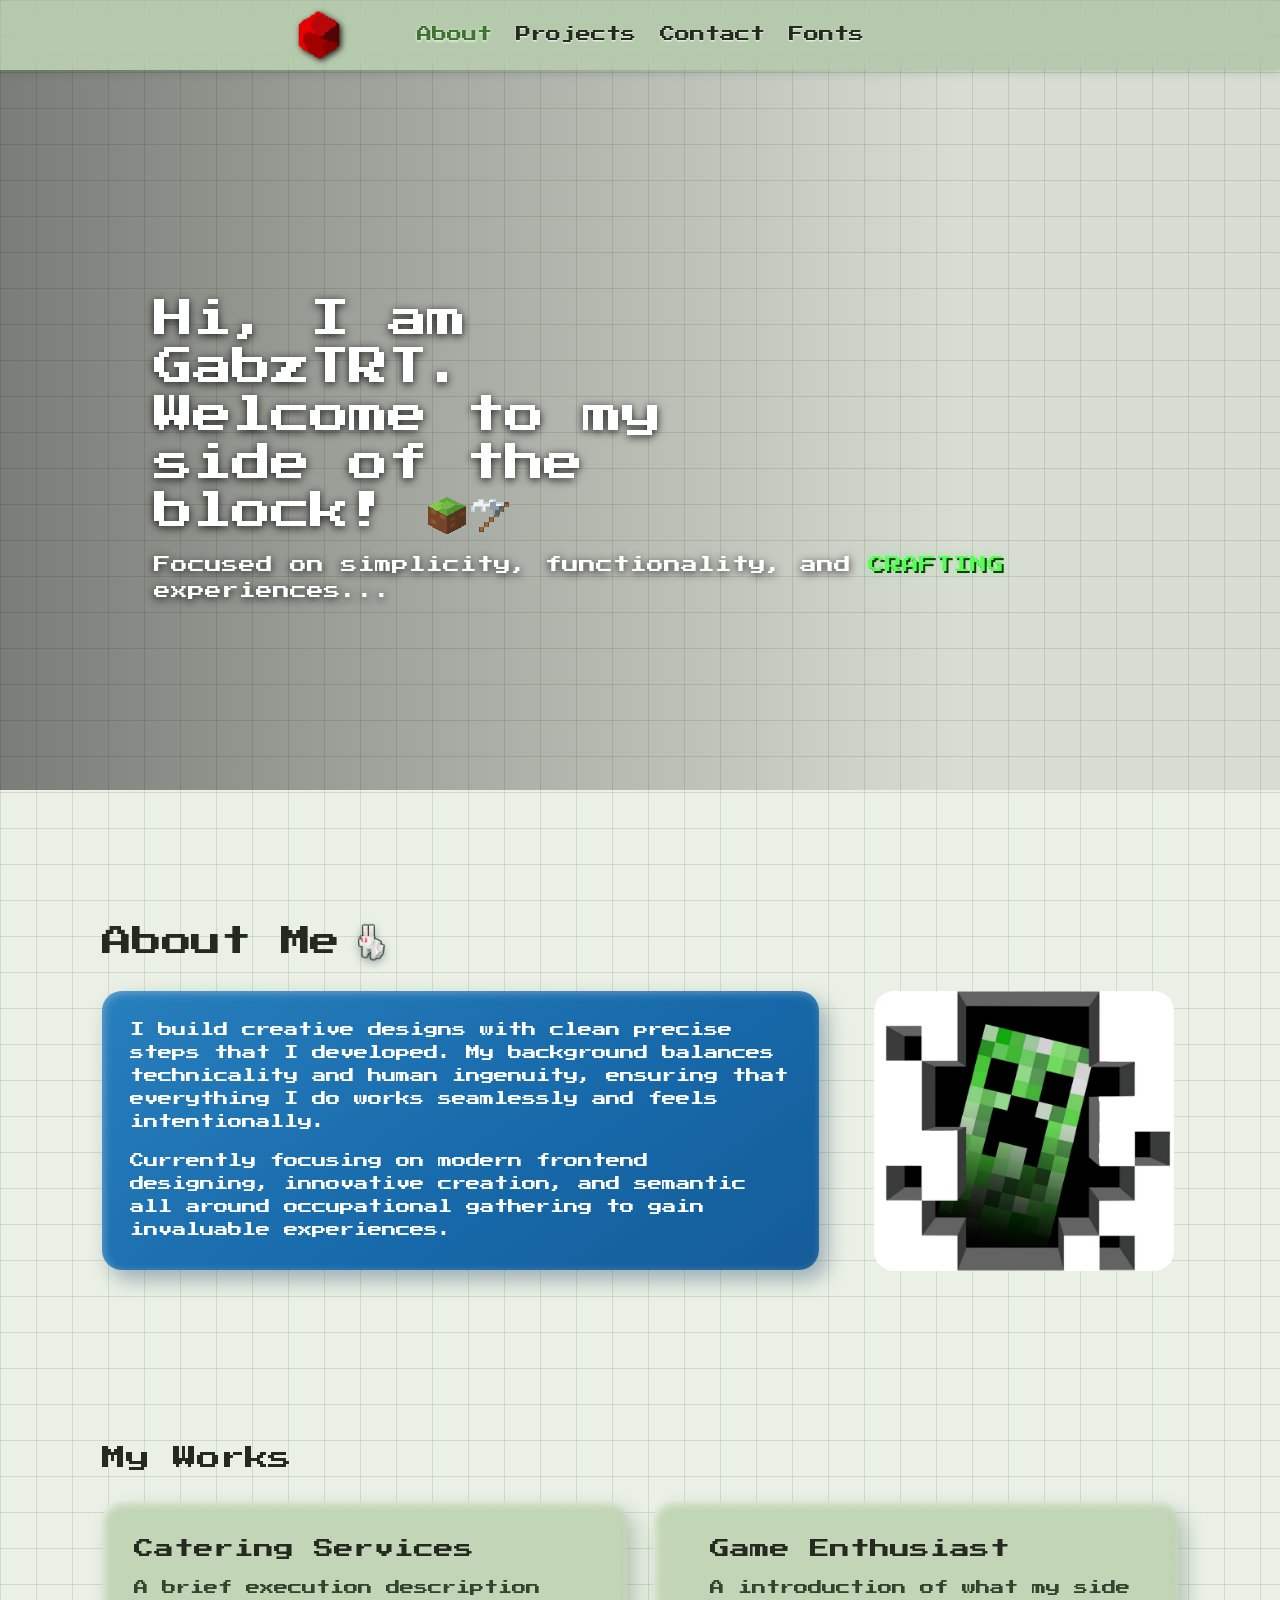
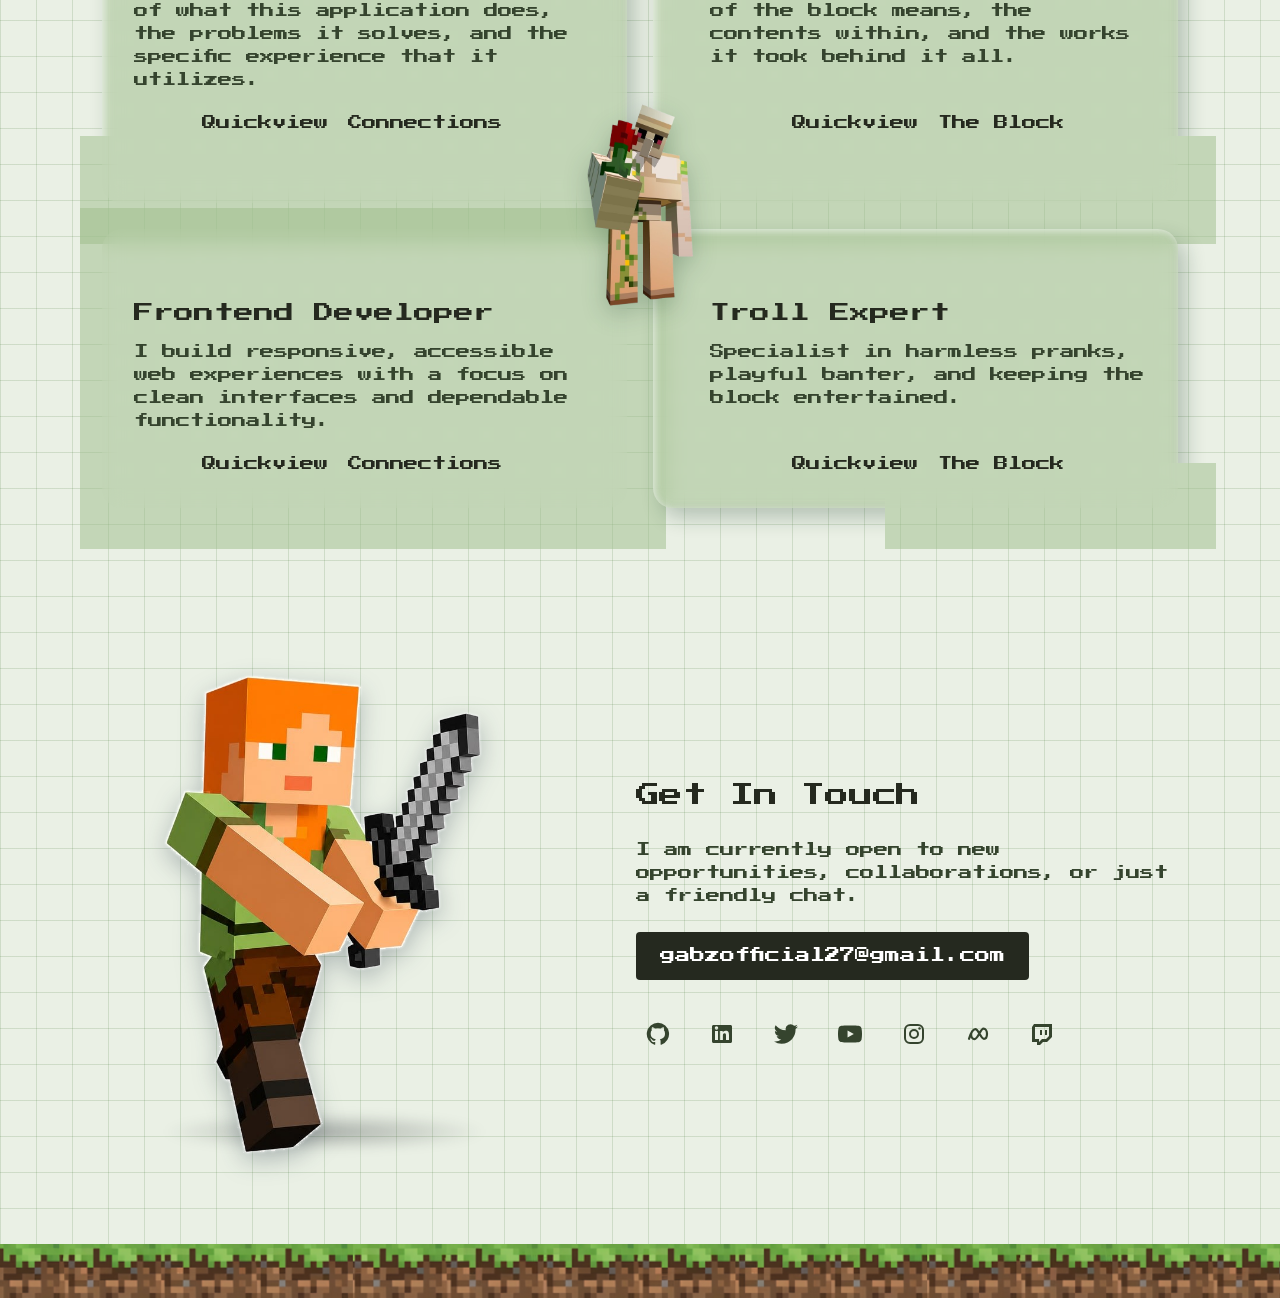
==== HTML/index.html @ 9d30f693 "Update portfolio and Bunny Vault Co-authored-by: Copilot <223556219+Copilot@users.noreply.github.com" ====
<!DOCTYPE html>
<html lang="en">
<head>
    <meta charset="UTF-8">
    <meta name="viewport" content="width=device-width, initial-scale=1.0">
    <title>GabzTRT's Block</title>
    <link rel="icon" type="image/png" href="../assets/Redcube.png">
    <link rel="preconnect" href="https://fonts.googleapis.com">
    <link rel="preconnect" href="https://fonts.gstatic.com" crossorigin>
    <link href="https://fonts.googleapis.com/css2?family=Lilita+One&family=Press+Start+2P&display=swap" rel="stylesheet">
    <link rel="stylesheet" href="../CSS/style.css?v=28">
</head>
<body>

    <!-- Header / Navigation -->
    <header>
        <nav class="container">
            <img src="../assets/Redcube.png" alt="Redcube logo" class="logo">
            <ul class="nav-links">
                <li><a href="#about">About</a></li>
                <li><a href="#projects">Projects</a></li>
                <li><a href="#contact">Contact</a></li>
                <li class="font-picker">
                    <button class="font-picker-toggle" type="button" aria-haspopup="menu" aria-expanded="false" aria-controls="font-menu">
                        Fonts
                    </button>
                    <div class="font-picker-menu" id="font-menu" role="group" aria-label="Font selection" hidden>
                        <p class="font-picker-title" role="presentation">Choose a font</p>
                        <div class="font-picker-options" role="menu" aria-label="Available fonts">
                            <button type="button" role="menuitemradio" data-font="pixel">Press Start 2P <span>Current</span></button>
                            <button type="button" role="menuitemradio" data-font="system">System</button>
                            <button type="button" role="menuitemradio" data-font="arial">Arial</button>
                            <button type="button" role="menuitemradio" data-font="georgia">Georgia</button>
                            <button type="button" role="menuitemradio" data-font="trebuchet">Trebuchet MS</button>
                            <button class="font-option-clash" type="button" role="menuitemradio" data-font="clash">Clash-inspired (Lilita One)</button>
                        </div>
                        <p class="font-picker-status" role="status" aria-live="polite"></p>
                    </div>
                </li>
            </ul>
        </nav>
    </header>

    <main class="container">
        <!-- Hero Section -->
        <section class="hero">
            <video class="bg-video" autoplay muted loop playsinline aria-hidden="true" tabindex="-1">
                <source src="../assets/bg/minecraft-dog.3840x2160.mp4" type="video/mp4">
            </video>
            <h1>Hi, I am GabzTRT. Welcome to my side of the block! <span class="hero-tools"><img src="../assets/dirt-block.svg" alt="Dirt block"><img src="../assets/iron-pickaxe.svg" alt="Pixel-art iron pickaxe"></span></h1>
            <p>Focused on simplicity, functionality, and <span class="hero-highlight">CRAFTING</span> experiences...</p>
        </section>
        <!-- About Section -->
        <section id="about" class="section">
            <div class="about-heading">
                <h2 class="section-title">About Me</h2>
                <a class="about-rabbit-link" href="bunny.html" aria-label="Visit the Bunny Vault">
                    <img class="about-rabbit" src="../assets/models/Rabbit_White.png" alt="White Minecraft rabbit">
                </a>
            </div>
            <div class="about-content">
                <div class="about-copy">
                    <p>I build creative designs with clean precise steps that I developed. My background balances technicality and human ingenuity, ensuring that everything I do works seamlessly and feels intentionally.</p>
                    <p>Currently focusing on modern frontend designing, innovative creation, and semantic all around occupational gathering to gain invaluable experiences.</p>
                </div>
                <img class="about-image" src="../assets/models/Creeper.jpg" alt="Minecraft Creeper">
            </div>
        </section>

        <!-- Projects Section -->
        <section id="projects" class="section">
            <h2 class="section-title">My Works</h2>
            <div class="project-grid">
                <img class="project-center-golem" src="../assets/models/Golem_Flower.png" alt="Minecraft iron golem holding a flower" aria-hidden="true">
                
                <!-- Project 1 -->
                <article class="project-card">
                    <h3>Catering Services</h3>
                    <p>A brief execution description of what this application does, the problems it solves, and the specific experience that it utilizes.</p>
                    <div class="project-links">
                        <a href="#" target="_blank">Quickview</a>
                        <a href="#" target="_blank">Connections</a>
                    </div>
                </article>

                <!-- Project 2 -->
                <article class="project-card">
                    <h3>Game Enthusiast</h3>
                    <p>A introduction of what my side of the block means, the contents within, and the works it took behind it all.</p>
                    <div class="project-links">
                        <a href="#" target="_blank">Quickview</a>
                        <a href="#" target="_blank">The Block</a>
                    </div>
                </article>

                <!-- Project 3 -->
                <article class="project-card">
                    <h3>Frontend Developer</h3>
                    <p>I build responsive, accessible web experiences with a focus on clean interfaces and dependable functionality.</p>
                    <div class="project-links">
                        <a href="#" target="_blank">Quickview</a>
                        <a href="#" target="_blank">Connections</a>
                    </div>
                </article>

                <!-- Project 4 -->
                <article class="project-card">
                    <h3>Troll Expert</h3>
                    <p>Specialist in harmless pranks, playful banter, and keeping the block entertained.</p>
                    <div class="project-links">
                        <a href="#" target="_blank">Quickview</a>
                        <a href="#" target="_blank">The Block</a>
                    </div>
                </article>

            </div>
        </section>

        <!-- Contact Section -->
        <section id="contact" class="section">
            <div class="contact-visual">
                <img class="contact-image" src="../assets/models/Alex_Sword.png" alt="Minecraft character Alex holding a sword">
            </div>
            <div class="contact-details">
                <h2 class="section-title">Get In Touch</h2>
                <p>I am currently open to new opportunities, collaborations, or just a friendly chat.</p>
                <div class="contact-links">
                    <a href="https://mail.google.com/mail/?view=cm&amp;to=gabzofficial27@gmail.com" class="email-btn">gabzofficial27@gmail.com</a>
                    <div class="socials">
                    <a href="#" target="_blank" aria-label="GitHub">
                        <svg viewBox="0 0 24 24" aria-hidden="true" focusable="false">
                            <path fill="currentColor" d="M12 .75a11.25 11.25 0 0 0-3.56 21.92c.56.1.77-.24.77-.54v-2.1c-3.14.68-3.8-1.33-3.8-1.33-.5-1.3-1.22-1.65-1.22-1.65-.99-.68.08-.67.08-.67 1.1.08 1.68 1.13 1.68 1.13.98 1.68 2.56 1.2 3.18.92.1-.71.38-1.2.7-1.48-2.5-.28-5.13-1.25-5.13-5.56 0-1.23.44-2.23 1.13-3.02-.11-.28-.49-1.43.11-2.98 0 0 .92-.3 3.1 1.15a10.8 10.8 0 0 1 5.64 0c2.15-1.45 3.08-1.15 3.08-1.15.61 1.55.23 2.7.12 2.98.7.79 1.12 1.79 1.12 3.02 0 4.32-2.64 5.27-5.15 5.55.4.35.75 1.03.75 2.08v3.11c0 .3.2.65.78.54A11.25 11.25 0 0 0 12 .75Z"/>
                        </svg>
                    </a>
                    <a href="#" target="_blank" aria-label="LinkedIn">
                        <svg viewBox="0 0 24 24" aria-hidden="true" focusable="false">
                            <path fill="currentColor" d="M20.45 3H3.55C2.7 3 2 3.67 2 4.5v15c0 .83.7 1.5 1.55 1.5h16.9c.85 0 1.55-.67 1.55-1.5v-15c0-.83-.7-1.5-1.55-1.5ZM8 18H5V9h3v9ZM6.5 7.77a1.75 1.75 0 1 1 0-3.5 1.75 1.75 0 0 1 0 3.5ZM19 18h-3v-4.38c0-1.04-.02-2.37-1.45-2.37-1.45 0-1.67 1.13-1.67 2.3V18h-3V9h2.88v1.23h.04c.4-.7 1.38-1.45 2.84-1.45C18.68 8.78 19 10.7 19 13.2V18Z"/>
                        </svg>
                    </a>
                    <a href="#" target="_blank" aria-label="Twitter">
                        <svg viewBox="0 0 24 24" aria-hidden="true" focusable="false">
                            <path fill="currentColor" d="M23.95 4.57a9.9 9.9 0 0 1-2.83.78 4.94 4.94 0 0 0 2.17-2.72 9.86 9.86 0 0 1-3.13 1.2 4.92 4.92 0 0 0-8.39 4.49A13.98 13.98 0 0 1 1.64 3.16a4.92 4.92 0 0 0 1.52 6.57 4.9 4.9 0 0 1-2.23-.62v.06a4.93 4.93 0 0 0 3.95 4.83 4.93 4.93 0 0 1-2.22.08 4.93 4.93 0 0 0 4.6 3.42A9.88 9.88 0 0 1 0 19.54a13.94 13.94 0 0 0 7.55 2.21c9.06 0 14.02-7.5 14.02-14.02l-.02-.64a10 10 0 0 0 2.45-2.52Z"/>
                        </svg>
                    </a>
                    <a href="#" target="_blank" aria-label="YouTube">
                        <svg viewBox="0 0 24 24" aria-hidden="true" focusable="false">
                            <path fill="currentColor" d="M23.5 6.2a3 3 0 0 0-2.1-2.12C19.55 3.57 12 3.57 12 3.57s-7.55 0-9.4.51A3 3 0 0 0 .5 6.2 31.3 31.3 0 0 0 0 12a31.3 31.3 0 0 0 .5 5.8 3 3 0 0 0 2.1 2.12c1.85.51 9.4.51 9.4.51s7.55 0 9.4-.51a3 3 0 0 0 2.1-2.12A31.3 31.3 0 0 0 24 12a31.3 31.3 0 0 0-.5-5.8ZM9.55 15.58V8.42L15.82 12l-6.27 3.58Z"/>
                        </svg>
                    </a>
                    <a href="#" target="_blank" aria-label="Instagram">
                        <svg viewBox="0 0 24 24" aria-hidden="true" focusable="false">
                            <rect x="3" y="3" width="18" height="18" rx="5" fill="none" stroke="currentColor" stroke-width="2"/>
                            <circle cx="12" cy="12" r="4" fill="none" stroke="currentColor" stroke-width="2"/>
                            <circle cx="17.5" cy="6.5" r="1.25" fill="currentColor"/>
                        </svg>
                    </a>
                    <a href="#" target="_blank" aria-label="Meta">
                        <svg viewBox="0 0 24 24" aria-hidden="true" focusable="false">
                            <path d="M3 16.8c1.7-5.3 4-9.6 6.3-9.6 3.2 0 5.5 9.6 8.7 9.6 1.7 0 3-2.1 3-5.1s-1.6-5.1-3.5-5.1c-3.2 0-5.3 10.5-9 10.5-2 0-3.5-2.1-3.5-5.1" fill="none" stroke="currentColor" stroke-linecap="round" stroke-linejoin="round" stroke-width="2.2"/>
                        </svg>
                    </a>
                    <a href="#" target="_blank" aria-label="Twitch">
                        <svg viewBox="0 0 24 24" aria-hidden="true" focusable="false">
                            <path fill="currentColor" d="M4 2h18v13l-5 5h-4l-3 3H7v-3H2V5l2-3Zm1 3v12h4v3l3-3h4l3-3V5H5Zm5 3h2v5h-2V8Zm5 0h2v5h-2V8Z"/>
                        </svg>
                    </a>
                    </div>
                </div>
            </div>
        </section>
    </main>

    <!-- Footer -->
    <footer>
        <p class="container">&copy; 2026 GabzTRT. Built with intent and creativity.</p>
    </footer>
	
	<script src="../JAVA/script.js?v=9"></script>

</body>
</html>
---- CSS/style.css ----
/* --- Color Palette & Variables --- */
:root {
    --bg-color: #fff;
    --text-main: #25291f;
    --text-muted: #35442e;
    --accent: #3f742f;
    --card-bg: #e3f0d6;
    --max-width: 800px;
    --site-font-family: "Press Start 2P", "Courier New", monospace;
}

/* --- Base Resets & Layout --- */
* {
    margin: 0;
    padding: 0;
    box-sizing: border-box;
}

html {
    background-color: #eaf0e5;
    scroll-behavior: auto;
}

html[data-site-font="clash"] {
    font-size-adjust: 0.58;
}

body {
    font-family: var(--site-font-family);
    font-weight: 400;
    min-height: 100vh;
    position: relative;
    isolation: isolate;
    background-color: #eaf0e5;
    background-image:
        linear-gradient(rgba(63, 116, 47, 0.16) 1px, transparent 1px),
        linear-gradient(90deg, rgba(63, 116, 47, 0.16) 1px, transparent 1px);
    background-size: 36px 36px;
    color: var(--text-main);
    line-height: 1.6;
    padding-top: 70px; /* Align content directly below the fixed header */
}

.bg-video {
    position: absolute;
    inset: 0;
    z-index: 0;
    width: 100%;
    height: 100%;
    object-fit: cover;
    object-position: 70% 40%;
    transform: scale(1.08) translateX(3%);
    pointer-events: none;
}

main,
footer {
    position: relative;
    z-index: 1;
}

.container {
    max-width: var(--max-width);
    margin: 0 auto;
    padding: 0 24px;
}

/* --- Navigation --- */
header {
    position: fixed;
    top: 0;
    left: 0;
    width: 100%;
    background-color: rgba(63, 116, 47, 0.3);
    backdrop-filter: blur(12px);
    -webkit-backdrop-filter: blur(12px);
    box-shadow: 0 2px 10px rgba(0, 0, 0, 0.15);
    z-index: 1000;
}

nav {
    display: flex;
    align-items: center;
    height: 70px;
    position: relative;
}

.font-picker {
    position: relative;
}

.font-picker-toggle {
    border: 0;
    color: #25291f;
    background: transparent;
    font: inherit;
    font-size: 0.95rem;
    text-shadow: 0 1px 2px rgba(255, 255, 255, 0.9);
    cursor: pointer;
    transition: color 0.2s ease, text-shadow 0.2s ease;
}

.font-picker-toggle:hover,
.font-picker-toggle[aria-expanded="true"] {
    color: var(--accent);
    text-shadow: 0 1px 3px rgba(255, 255, 255, 0.95);
}

.font-picker-toggle:focus-visible,
.font-picker-menu button:focus-visible {
    outline: 2px solid var(--accent);
    outline-offset: 3px;
    border-radius: 4px;
}

.font-picker-menu {
    position: absolute;
    top: calc(100% + 10px);
    right: 0;
    display: grid;
    width: min(250px, calc(100vw - 32px));
    gap: 4px;
    padding: 10px;
    border: 1px solid rgba(37, 41, 31, 0.15);
    border-radius: 14px;
    background: rgba(255, 255, 255, 0.96);
    box-shadow: 0 12px 32px rgba(18, 30, 16, 0.2);
    backdrop-filter: blur(14px);
    -webkit-backdrop-filter: blur(14px);
    opacity: 0;
    transform: translateY(-6px) scale(0.98);
    transform-origin: top right;
    transition: opacity 180ms ease, transform 220ms ease, display 180ms allow-discrete;
}

.font-picker-options {
    display: grid;
    gap: 4px;
}

.font-picker-menu:not([hidden]) {
    opacity: 1;
    transform: translateY(0) scale(1);
}

.font-picker-menu[hidden] {
    display: none;
}

@starting-style {
    .font-picker-menu:not([hidden]) {
        opacity: 0;
        transform: translateY(-6px) scale(0.98);
    }
}

.font-picker-title {
    padding: 4px 10px 8px;
    color: var(--text-muted);
    font-family: Arial, sans-serif;
    font-size: 0.82rem;
    font-weight: 700;
}

.font-picker-menu button {
    display: flex;
    min-height: 40px;
    align-items: center;
    justify-content: space-between;
    gap: 10px;
    padding: 8px 10px;
    border: 0;
    border-radius: 8px;
    color: var(--text-main);
    background: transparent;
    font: inherit;
    font-size: 0.68rem;
    text-align: left;
    cursor: pointer;
    transition: color 160ms ease, background-color 160ms ease;
}

.font-picker-menu button:hover,
.font-picker-menu button[aria-checked="true"] {
    color: #24441c;
    background: #e3f0d6;
}

.font-picker-menu button span {
    color: var(--accent);
    font-family: Arial, sans-serif;
    font-size: 0.72rem;
}

.font-picker-menu .font-option-clash {
    font-family: "Lilita One", sans-serif;
    font-size: 0.95rem;
    font-size-adjust: 0.58;
    letter-spacing: 0.02em;
}

.font-picker-status {
    padding: 4px 10px 0;
    color: #a22b2b;
    font-family: Arial, sans-serif;
    font-size: 0.76rem;
    line-height: 1.4;
}

.font-picker-status:empty {
    display: none;
}

.logo {
    display: block;
    width: 110px;
    height: 50px;
    object-fit: contain;
    filter: drop-shadow(2px 2px 3px rgba(0, 0, 0, 0.85));
}

.nav-links {
    display: flex;
    list-style: none;
    gap: 24px;
    position: absolute;
    left: 50%;
    transform: translateX(-50%);
}

.nav-links a {
    text-decoration: none;
    color: #25291f;
    font-size: 0.95rem;
    text-shadow: 0 1px 2px rgba(255, 255, 255, 0.9);
    transition: color 0.2s ease, text-shadow 0.2s ease;
}

.nav-links a:hover {
    color: var(--accent);
    text-shadow: 0 1px 3px rgba(255, 255, 255, 0.95);
}

/* --- Core Sections Layout --- */
.section {
    padding: 80px 0 40px 0;
    scroll-margin-top: 70px;
}

.hero,
.section {
    margin-bottom: 48px;
}

.section-title {
    font-size: 1.5rem;
    font-weight: 400;
    margin-bottom: 24px;
    letter-spacing: -0.3px;
    position: relative;
}

/* --- Hero --- */
.hero {
    position: relative;
    isolation: isolate;
    display: flex;
    flex-direction: column;
    justify-content: center;
    width: 100vw;
    height: min(56.25vw, 850px);
    min-height: 560px;
    margin-left: calc(50% - 50vw);
    padding: 100px clamp(24px, 12vw, 180px) 60px;
    overflow: hidden;
    color: #fff;
    text-shadow: 0 2px 8px rgba(0, 0, 0, 0.85);
}

.hero::before {
    position: absolute;
    inset: 0;
    z-index: 1;
    background: linear-gradient(90deg, rgba(0, 0, 0, 0.48), rgba(0, 0, 0, 0.08) 75%);
    content: "";
}

.hero > :not(.bg-video) {
    position: relative;
    z-index: 2;
}

.hero h1 {
    max-width: 560px;
    font-size: 2.5rem;
    font-weight: 400;
    line-height: 1.2;
    margin-bottom: 16px;
    letter-spacing: -1px;
}

.hero p {
    font-size: 1.05rem;
    color: #fff;
}

.hero-tools {
    display: inline-flex;
    align-items: center;
    gap: 0.08em;
    vertical-align: -0.12em;
}

.hero-tools img {
    display: inline-block;
    width: 1em;
    height: 1em;
    object-fit: contain;
    image-rendering: pixelated;
}

.hero-highlight {
    display: inline-block;
    color: #55ff55;
    text-shadow: 2px 2px 0 #173b12, 0 0 8px rgba(85, 255, 85, 0.55);
    transition: transform 0.18s ease;
}

.hero-highlight:hover {
    transform: scale(1.12);
    cursor: url("data:image/svg+xml,%3Csvg xmlns='http://www.w3.org/2000/svg' width='32' height='32'%3E%3Ctext x='2' y='27' font-size='26'%3E%E2%9B%8F%EF%B8%8F%3C/text%3E%3C/svg%3E") 4 4, pointer;
}

/* --- About --- */
#about {
    width: 100vw;
    margin-left: calc(50% - 50vw);
    padding: 80px clamp(24px, 8vw, 120px) 40px;
}

#about .section-title {
    font-size: 1.9rem;
    margin-bottom: 24px;
}

.about-heading {
    display: flex;
    align-items: center;
    gap: 12px;
}

.about-rabbit-link {
    display: block;
    width: 2.3rem;
    height: 2.3rem;
    margin-bottom: 24px;
    cursor: pointer;
}

.about-rabbit {
    display: block;
    width: 100%;
    height: 100%;
    object-fit: contain;
    filter:
        drop-shadow(1px 0 0 rgba(23, 54, 20, 0.65))
        drop-shadow(-1px 0 0 rgba(23, 54, 20, 0.65))
        drop-shadow(0 1px 0 rgba(23, 54, 20, 0.65))
        drop-shadow(0 -1px 0 rgba(23, 54, 20, 0.65))
        drop-shadow(0 3px 4px rgba(20, 45, 70, 0.35));
    transition: transform 0.7s ease;
}

.about-rabbit-link:hover .about-rabbit,
.about-rabbit-link:focus-visible .about-rabbit {
    transform: scale(1.18);
}

.about-rabbit-link:focus-visible {
    outline: 2px solid var(--accent);
    outline-offset: 4px;
    border-radius: 50%;
}

.about-content {
    display: grid;
    grid-template-columns: minmax(0, 1.4fr) minmax(220px, 0.6fr);
    align-items: center;
    gap: clamp(24px, 4vw, 56px);
}

.about-copy {
    padding: 28px;
    border-radius: 20px;
    background: linear-gradient(145deg, #287fbd 0%, #1769aa 58%, #145c98 100%);
    color: #fff;
    box-shadow:
        inset 2px 2px 8px rgba(255, 255, 255, 0.3),
        8px 10px 20px rgba(16, 54, 91, 0.35);
}

.about-content p {
    margin-bottom: 16px;
    color: #fff;
    font-size: 0.9rem;
}

.about-content p:last-child {
    margin-bottom: 0;
}

.about-image {
    display: block;
    width: 100%;
    height: 280px;
    max-width: 300px;
    object-fit: cover;
    border-radius: 20px;
    justify-self: center;
}

/* --- Projects --- */
#projects {
    width: 100vw;
    margin-left: calc(50% - 50vw);
    padding: 80px clamp(24px, 8vw, 120px) 40px;
}

.project-grid {
    display: grid;
    position: relative;
    grid-template-columns: repeat(2, minmax(0, 1fr));
    width: 100%;
    gap: clamp(16px, 2vw, 28px);
}

.project-center-golem {
    position: absolute;
    top: 50%;
    left: 50%;
    z-index: 2;
    width: clamp(104px, 9.5vw, 124px);
    object-fit: contain;
    filter: drop-shadow(0 8px 12px rgba(16, 54, 35, 0.24));
    transform: translate(-50%, -50%);
    pointer-events: none;
}

.project-card {
    display: flex;
    position: relative;
    z-index: 0;
    isolation: isolate;
    min-width: 0;
    flex-direction: column;
    padding: clamp(20px, 2.5vw, 32px);
    border: 0;
    border-radius: 20px;
}

.project-card:nth-of-type(1),
.project-card:nth-of-type(2) {
    padding-bottom: clamp(60px, 5.5vw, 68px);
}

.project-card:nth-of-type(1),
.project-card:nth-of-type(3) {
    padding-right: clamp(48px, 4.5vw, 60px);
}

.project-card:nth-of-type(3),
.project-card:nth-of-type(4) {
    padding-top: clamp(60px, 5.5vw, 68px);
}

.project-card:nth-of-type(2),
.project-card:nth-of-type(4) {
    padding-left: clamp(48px, 4.5vw, 60px);
}

.project-card::before {
    position: absolute;
    inset: 0;
    z-index: -1;
    border-radius: inherit;
    background-color: rgba(160, 190, 140, 0.52);
    box-shadow:
        inset 2px 2px 8px rgba(255, 255, 255, 0.72),
        inset -2px -2px 8px rgba(44, 67, 38, 0.1),
        8px 10px 20px rgba(16, 54, 35, 0.24);
    backdrop-filter: blur(10px);
    -webkit-backdrop-filter: blur(10px);
    content: "";
    transform: scale(1);
}

.project-card:focus-within {
    outline: 2px solid rgba(63, 116, 47, 0.72);
    outline-offset: 4px;
}

.project-card a:focus-visible {
    outline: 2px solid var(--accent);
    outline-offset: 4px;
    border-radius: 3px;
}

.project-card h3 {
    font-size: 1.25rem;
    font-weight: 400;
    margin-bottom: 12px;
}

.project-card p {
    color: var(--text-muted);
    font-size: 0.9rem;
    margin-bottom: 20px;
}

.project-links {
    display: flex;
    flex-wrap: wrap;
    justify-content: center;
    gap: 20px;
    margin-top: auto;
}

.project-links a {
    text-decoration: none;
    color: var(--text-main);
    font-size: 0.9rem;
    transition: color 0.2s ease;
}

.project-links a:hover {
    text-decoration: underline;
    text-decoration-color: var(--accent);
}

/* --- Contact --- */
#contact {
    display: grid;
    grid-template-columns: minmax(0, 0.9fr) minmax(0, 1.1fr);
    align-items: center;
    gap: clamp(32px, 7vw, 96px);
    width: 100vw;
    margin-left: calc(50% - 50vw);
    padding: 80px clamp(24px, 8vw, 120px) 40px;
}

.contact-visual {
    position: relative;
    width: 100%;
    height: clamp(320px, 38vw, 480px);
    max-width: 420px;
    justify-self: center;
}

.contact-visual::after {
    position: absolute;
    right: 12%;
    bottom: 1%;
    left: 12%;
    height: 8%;
    border-radius: 50%;
    background: radial-gradient(ellipse, rgba(20, 25, 32, 0.3), rgba(20, 25, 32, 0) 72%);
    filter: blur(5px);
    content: "";
}

.contact-image {
    position: relative;
    z-index: 1;
    display: block;
    width: 100%;
    height: 100%;
    object-fit: contain;
    filter:
        drop-shadow(0 0 1.5px rgba(255, 255, 255, 0.95))
        drop-shadow(0 8px 12px rgba(23, 41, 58, 0.28));
}

.contact-details {
    min-width: 0;
}

#contact p {
    color: var(--text-muted);
    margin-bottom: 24px;
    font-size: 0.9rem;
}

.email-btn {
    display: inline-block;
    text-decoration: none;
    color: var(--bg-color);
    background-color: var(--text-main);
    padding: 12px 24px;
    font-size: 0.95rem;
    border-radius: 4px;
    transition: background-color 0.2s ease;
    margin-bottom: 32px;
}

.email-btn:hover {
    background-color: var(--accent);
}

.socials {
    display: flex;
    align-items: center;
    gap: 20px;
}

.socials a {
    color: var(--text-muted);
    display: inline-flex;
    width: 44px;
    height: 44px;
    align-items: center;
    justify-content: center;
    transition: color 0.2s ease, transform 0.2s ease;
}

.socials svg {
    display: block;
    width: 24px;
    height: 24px;
}

.socials a:hover {
    color: var(--accent);
    transform: translateY(-2px);
}

.socials a:focus-visible {
    outline: 2px solid currentColor;
    outline-offset: 3px;
}

/* --- Footer --- */
footer {
    padding: 16px 0;
    font-size: 0.85rem;
    color: #fff;
    background-image: url("../assets/bg/MCDirt_Horizontal.png");
    background-position: center;
    background-repeat: repeat-x;
    background-size: auto 100%;
    text-shadow: 1px 2px 3px rgba(0, 0, 0, 0.95);
    margin-top: 32px;
}

/* --- Responsive Adaptations --- */
@media (max-width: 600px) {
    nav.container {
        justify-content: space-between;
        padding: 0 16px;
    }

    .logo {
        width: 56px;
        height: 40px;
    }

    .nav-links {
        position: static;
        gap: clamp(6px, 2vw, 10px);
        transform: none;
    }

    .nav-links a,
    .font-picker-toggle {
        font-size: 0.58rem;
    }

    .project-center-golem {
        display: none;
    }

    .project-grid {
        grid-template-columns: 1fr;
        gap: 24px;
    }

    .project-card:nth-of-type(n) {
        padding: 24px;
    }

    #contact {
        grid-template-columns: 1fr;
        gap: 32px;
        padding: 64px 24px 40px;
    }

    .contact-visual {
        width: min(100%, 360px);
        height: min(70vh, 420px);
    }

    .email-btn {
        max-width: 100%;
        padding: 12px;
        font-size: 0.65rem;
    }

    .about-content {
        grid-template-columns: 1fr;
    }

    .about-copy {
        padding: 24px;
    }

    .about-image {
        height: 260px;
    }

    .hero {
        height: 75vh;
        min-height: 600px;
        padding: 96px 24px 48px;
    }

    .bg-video {
        object-position: 60% 40%;
    }

    .hero h1 {
        max-width: 80%;
        font-size: 2rem;
    }

}

@media (max-width: 360px) {
    .logo {
        width: 40px;
        height: 36px;
    }
}

@media (min-width: 601px) and (max-width: 1000px) {
    .project-grid {
        grid-template-columns: repeat(2, minmax(0, 1fr));
    }

    .project-center-golem {
        width: 96px;
    }

    .project-card:nth-of-type(1),
    .project-card:nth-of-type(2) {
        padding-bottom: 56px;
    }

    .project-card:nth-of-type(1),
    .project-card:nth-of-type(3) {
        padding-right: 44px;
    }

    .project-card:nth-of-type(3),
    .project-card:nth-of-type(4) {
        padding-top: 56px;
    }

    .project-card:nth-of-type(2),
    .project-card:nth-of-type(4) {
        padding-left: 44px;
    }
}

/* --- JavaScript Interaction Styles --- */

/* Active link indicator */
.nav-links a.active-nav {
    color: var(--accent);
    text-shadow: 0 1px 3px rgba(255, 255, 255, 0.95);
}

/* Scroll Reveal States */
.reveal-hidden {
    opacity: 0;
    transform: translateY(16px);
    transition: opacity 0.7s ease, transform 0.7s ease;
}

.reveal-visible {
    opacity: 1;
    transform: translateY(0);
}

@media (prefers-reduced-motion: reduce) {
    *,
    *::before,
    *::after {
        transition-duration: 0.01ms !important;
        animation-duration: 0.01ms !important;
        animation-iteration-count: 1 !important;
    }
}
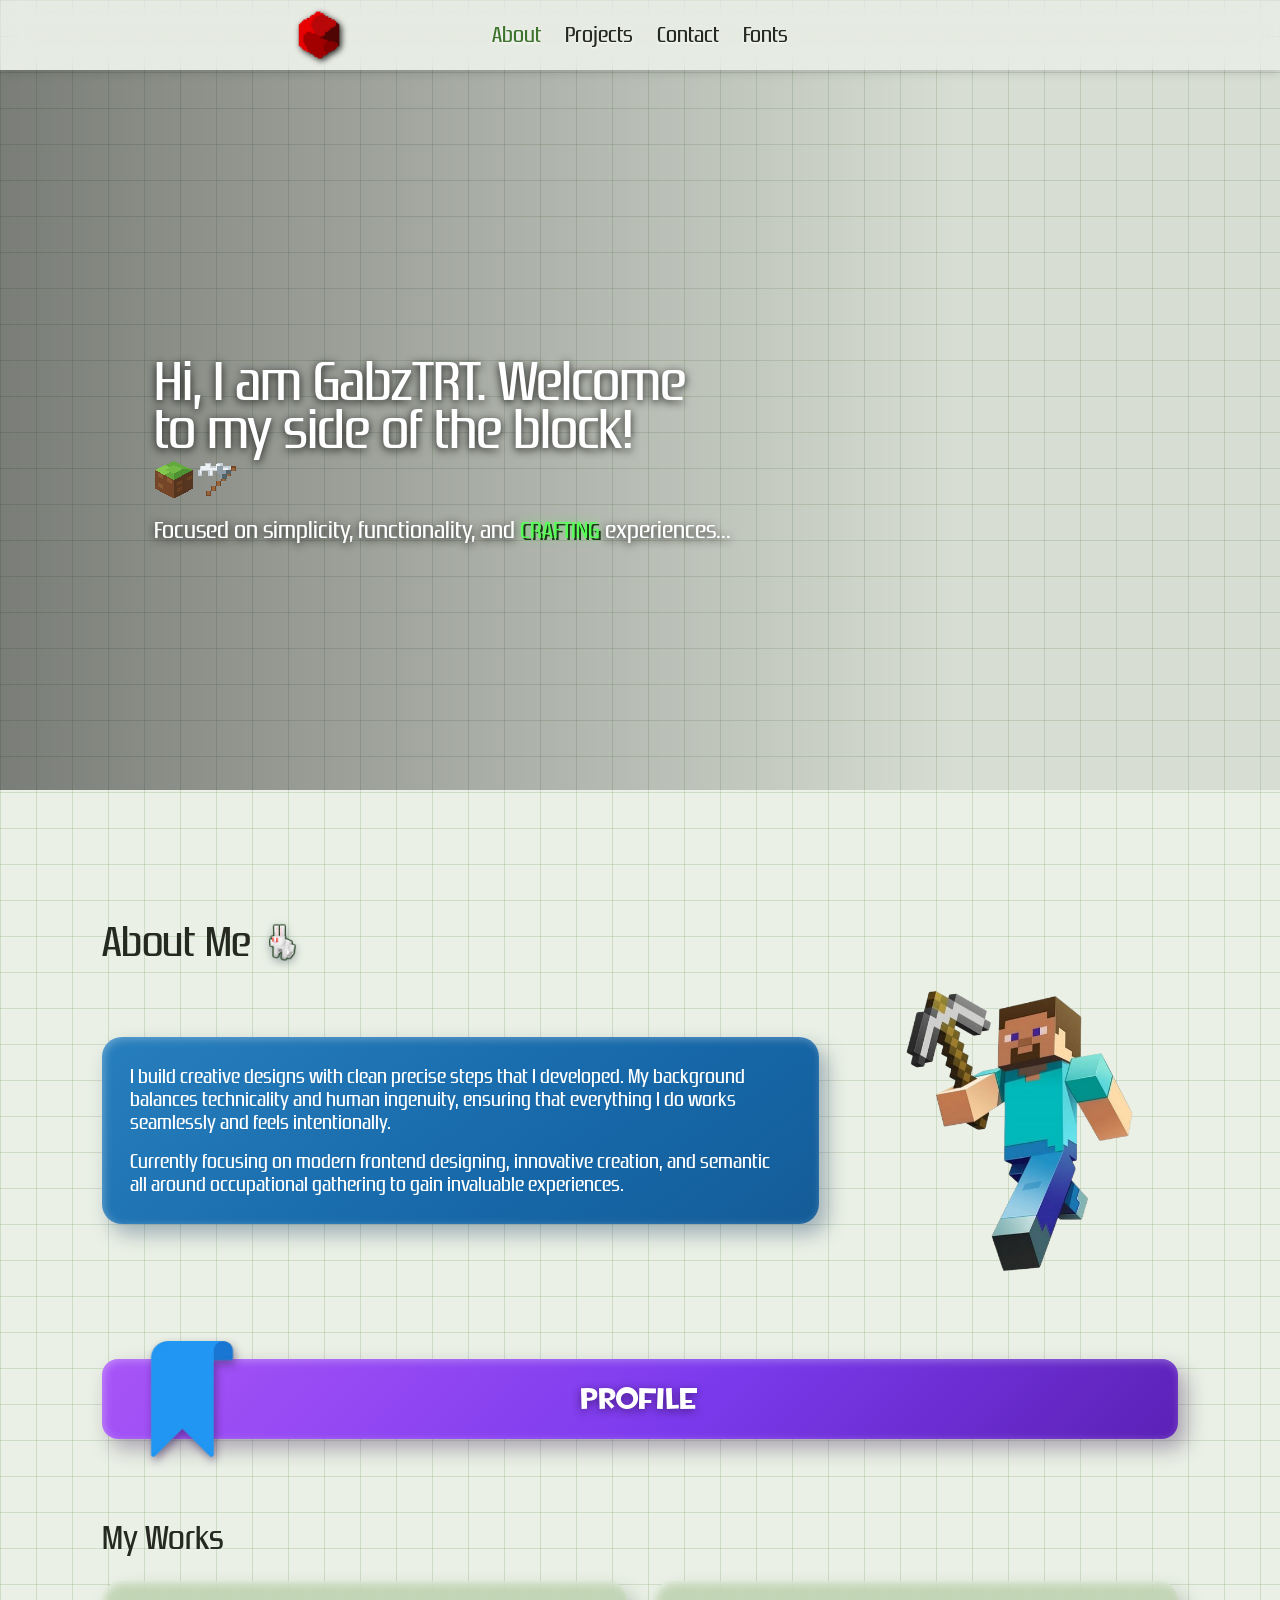
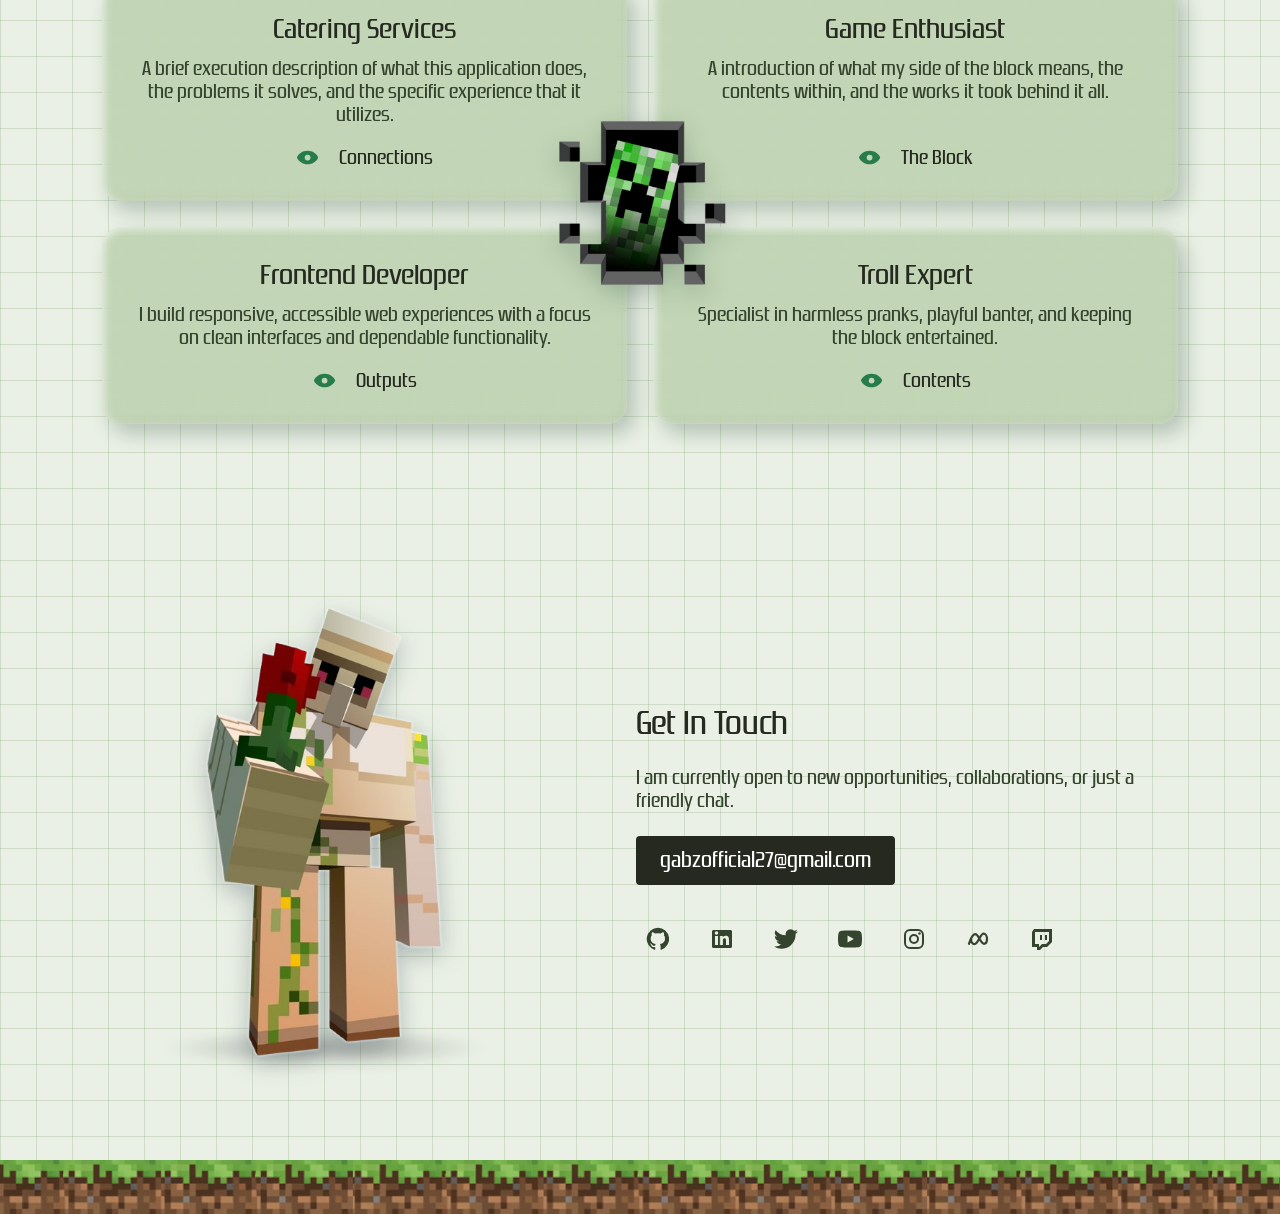
==== commit 4868482e: "Update portfolio site features Co-authored-by: Copilot <223556219+Copilot@users.noreply.github.com>" ====
--- a/HTML/index.html
+++ b/HTML/index.html
@@ -8,14 +8,17 @@
     <link rel="preconnect" href="https://fonts.googleapis.com">
     <link rel="preconnect" href="https://fonts.gstatic.com" crossorigin>
     <link href="https://fonts.googleapis.com/css2?family=Lilita+One&family=Press+Start+2P&display=swap" rel="stylesheet">
-    <link rel="stylesheet" href="../CSS/style.css?v=28">
+    <link rel="stylesheet" href="../CSS/fonts.css?v=3">
+    <link rel="stylesheet" href="../CSS/style.css?v=41">
 </head>
 <body>
 
     <!-- Header / Navigation -->
     <header>
         <nav class="container">
-            <img src="../assets/Redcube.png" alt="Redcube logo" class="logo">
+            <a class="logo-link" href="#" aria-label="Back to top">
+                <img src="../assets/Redcube.png" alt="" class="logo">
+            </a>
             <ul class="nav-links">
                 <li><a href="#about">About</a></li>
                 <li><a href="#projects">Projects</a></li>
@@ -27,11 +30,22 @@
                     <div class="font-picker-menu" id="font-menu" role="group" aria-label="Font selection" hidden>
                         <p class="font-picker-title" role="presentation">Choose a font</p>
                         <div class="font-picker-options" role="menu" aria-label="Available fonts">
-                            <button type="button" role="menuitemradio" data-font="pixel">Press Start 2P <span>Current</span></button>
+                            <button type="button" role="menuitemradio" data-font="pixel">Press Start 2P</button>
                             <button type="button" role="menuitemradio" data-font="system">System</button>
                             <button type="button" role="menuitemradio" data-font="arial">Arial</button>
                             <button type="button" role="menuitemradio" data-font="georgia">Georgia</button>
                             <button type="button" role="menuitemradio" data-font="trebuchet">Trebuchet MS</button>
+                            <button type="button" role="menuitemradio" data-font="supercell">Supercell Magic (Clash of Clans)</button>
+                            <button type="button" role="menuitemradio" data-font="minecraft">Minecraft</button>
+                            <button type="button" role="menuitemradio" data-font="minecrafter">Minecrafter (MadPixel)</button>
+                            <button type="button" role="menuitemradio" data-font="minecrafter-alt">Minecrafter Alt (MadPixel)</button>
+                            <button type="button" role="menuitemradio" data-font="tf2">TF2 Build</button>
+                            <button type="button" role="menuitemradio" data-font="overseer">Overseer</button>
+                            <button type="button" role="menuitemradio" data-font="adventure">Adventure Time Logo</button>
+                            <button type="button" role="menuitemradio" data-font="ps-bold">Play Station PS Bold</button>
+                            <button type="button" role="menuitemradio" data-font="ps-old">Play Station PS Old</button>
+                            <button type="button" role="menuitemradio" data-font="zrnic">Zrnic</button>
+                            <button type="button" role="menuitemradio" data-font="zrnic-rg">Zrnic Rg <span>Current</span></button>
                             <button class="font-option-clash" type="button" role="menuitemradio" data-font="clash">Clash-inspired (Lilita One)</button>
                         </div>
                         <p class="font-picker-status" role="status" aria-live="polite"></p>
@@ -45,7 +59,7 @@
         <!-- Hero Section -->
         <section class="hero">
             <video class="bg-video" autoplay muted loop playsinline aria-hidden="true" tabindex="-1">
-                <source src="../assets/bg/minecraft-dog.3840x2160.mp4" type="video/mp4">
+                <source src="../assets/bg/minecraft-dog-1920x1080.mp4" type="video/mp4">
             </video>
             <h1>Hi, I am GabzTRT. Welcome to my side of the block! <span class="hero-tools"><img src="../assets/dirt-block.svg" alt="Dirt block"><img src="../assets/iron-pickaxe.svg" alt="Pixel-art iron pickaxe"></span></h1>
             <p>Focused on simplicity, functionality, and <span class="hero-highlight">CRAFTING</span> experiences...</p>
@@ -63,22 +77,32 @@
                     <p>I build creative designs with clean precise steps that I developed. My background balances technicality and human ingenuity, ensuring that everything I do works seamlessly and feels intentionally.</p>
                     <p>Currently focusing on modern frontend designing, innovative creation, and semantic all around occupational gathering to gain invaluable experiences.</p>
                 </div>
-                <img class="about-image" src="../assets/models/Creeper.jpg" alt="Minecraft Creeper">
-            </div>
+                <img class="about-image" src="../assets/models/Steve_Pickaxe.png" alt="Minecraft character Steve holding a pickaxe">
+            </div>
+        </section>
+        <section class="profile-link-section" aria-label="Profile">
+            <a class="profile-button" href="profile.html">
+                <img src="../assets/models/Bookmark.png" alt="" aria-hidden="true">
+                <span>Profile</span>
+            </a>
         </section>
 
         <!-- Projects Section -->
         <section id="projects" class="section">
             <h2 class="section-title">My Works</h2>
             <div class="project-grid">
-                <img class="project-center-golem" src="../assets/models/Golem_Flower.png" alt="Minecraft iron golem holding a flower" aria-hidden="true">
+                <img class="project-center-golem" src="../assets/models/Creeper.png" alt="" aria-hidden="true">
                 
                 <!-- Project 1 -->
                 <article class="project-card">
                     <h3>Catering Services</h3>
                     <p>A brief execution description of what this application does, the problems it solves, and the specific experience that it utilizes.</p>
                     <div class="project-links">
-                        <a href="#" target="_blank">Quickview</a>
+                        <a class="quickview-link" href="#" target="_blank" aria-label="Quickview">
+                            <svg viewBox="0 0 24 24" aria-hidden="true" focusable="false">
+                                <path fill-rule="evenodd" d="M12 5c-5.2 0-9.4 3-11 7 1.6 4 5.8 7 11 7s9.4-3 11-7c-1.6-4-5.8-7-11-7zm0 10a3 3 0 1 1 0-6 3 3 0 0 1 0 6z"></path>
+                            </svg>
+                        </a>
                         <a href="#" target="_blank">Connections</a>
                     </div>
                 </article>
@@ -88,7 +112,11 @@
                     <h3>Game Enthusiast</h3>
                     <p>A introduction of what my side of the block means, the contents within, and the works it took behind it all.</p>
                     <div class="project-links">
-                        <a href="#" target="_blank">Quickview</a>
+                        <a class="quickview-link" href="#" target="_blank" aria-label="Quickview">
+                            <svg viewBox="0 0 24 24" aria-hidden="true" focusable="false">
+                                <path fill-rule="evenodd" d="M12 5c-5.2 0-9.4 3-11 7 1.6 4 5.8 7 11 7s9.4-3 11-7c-1.6-4-5.8-7-11-7zm0 10a3 3 0 1 1 0-6 3 3 0 0 1 0 6z"></path>
+                            </svg>
+                        </a>
                         <a href="#" target="_blank">The Block</a>
                     </div>
                 </article>
@@ -98,8 +126,12 @@
                     <h3>Frontend Developer</h3>
                     <p>I build responsive, accessible web experiences with a focus on clean interfaces and dependable functionality.</p>
                     <div class="project-links">
-                        <a href="#" target="_blank">Quickview</a>
-                        <a href="#" target="_blank">Connections</a>
+                        <a class="quickview-link" href="#" target="_blank" aria-label="Quickview">
+                            <svg viewBox="0 0 24 24" aria-hidden="true" focusable="false">
+                                <path fill-rule="evenodd" d="M12 5c-5.2 0-9.4 3-11 7 1.6 4 5.8 7 11 7s9.4-3 11-7c-1.6-4-5.8-7-11-7zm0 10a3 3 0 1 1 0-6 3 3 0 0 1 0 6z"></path>
+                            </svg>
+                        </a>
+                        <a href="#" target="_blank">Outputs</a>
                     </div>
                 </article>
 
@@ -108,8 +140,12 @@
                     <h3>Troll Expert</h3>
                     <p>Specialist in harmless pranks, playful banter, and keeping the block entertained.</p>
                     <div class="project-links">
-                        <a href="#" target="_blank">Quickview</a>
-                        <a href="#" target="_blank">The Block</a>
+                        <a class="quickview-link" href="#" target="_blank" aria-label="Quickview">
+                            <svg viewBox="0 0 24 24" aria-hidden="true" focusable="false">
+                                <path fill-rule="evenodd" d="M12 5c-5.2 0-9.4 3-11 7 1.6 4 5.8 7 11 7s9.4-3 11-7c-1.6-4-5.8-7-11-7zm0 10a3 3 0 1 1 0-6 3 3 0 0 1 0 6z"></path>
+                            </svg>
+                        </a>
+                        <a href="#" target="_blank">Contents</a>
                     </div>
                 </article>
 
@@ -119,7 +155,7 @@
         <!-- Contact Section -->
         <section id="contact" class="section">
             <div class="contact-visual">
-                <img class="contact-image" src="../assets/models/Alex_Sword.png" alt="Minecraft character Alex holding a sword">
+                <img class="contact-image" src="../assets/models/Golem_Flower.png" alt="Minecraft iron golem holding a flower">
             </div>
             <div class="contact-details">
                 <h2 class="section-title">Get In Touch</h2>
@@ -142,7 +178,7 @@
                             <path fill="currentColor" d="M23.95 4.57a9.9 9.9 0 0 1-2.83.78 4.94 4.94 0 0 0 2.17-2.72 9.86 9.86 0 0 1-3.13 1.2 4.92 4.92 0 0 0-8.39 4.49A13.98 13.98 0 0 1 1.64 3.16a4.92 4.92 0 0 0 1.52 6.57 4.9 4.9 0 0 1-2.23-.62v.06a4.93 4.93 0 0 0 3.95 4.83 4.93 4.93 0 0 1-2.22.08 4.93 4.93 0 0 0 4.6 3.42A9.88 9.88 0 0 1 0 19.54a13.94 13.94 0 0 0 7.55 2.21c9.06 0 14.02-7.5 14.02-14.02l-.02-.64a10 10 0 0 0 2.45-2.52Z"/>
                         </svg>
                     </a>
-                    <a href="#" target="_blank" aria-label="YouTube">
+                    <a href="https://www.youtube.com/@gabz2723">
                         <svg viewBox="0 0 24 24" aria-hidden="true" focusable="false">
                             <path fill="currentColor" d="M23.5 6.2a3 3 0 0 0-2.1-2.12C19.55 3.57 12 3.57 12 3.57s-7.55 0-9.4.51A3 3 0 0 0 .5 6.2 31.3 31.3 0 0 0 0 12a31.3 31.3 0 0 0 .5 5.8 3 3 0 0 0 2.1 2.12c1.85.51 9.4.51 9.4.51s7.55 0 9.4-.51a3 3 0 0 0 2.1-2.12A31.3 31.3 0 0 0 24 12a31.3 31.3 0 0 0-.5-5.8ZM9.55 15.58V8.42L15.82 12l-6.27 3.58Z"/>
                         </svg>
@@ -175,7 +211,7 @@
         <p class="container">&copy; 2026 GabzTRT. Built with intent and creativity.</p>
     </footer>
 	
-	<script src="../JAVA/script.js?v=9"></script>
+	<script src="../JAVA/script.js?v=13"></script>
 
 </body>
 </html>
--- a/CSS/fonts.css
+++ b/CSS/fonts.css
@@ -0,0 +1,111 @@
+@font-face {
+    font-family: "Supercell Magic";
+    src: url("../assets/fonts/supercell-magic.ttf") format("truetype");
+    font-style: normal;
+    font-weight: 400;
+    font-display: swap;
+}
+
+@font-face {
+    font-family: "Minecraft";
+    src: url("../assets/fonts/minecraft.ttf") format("truetype");
+    font-style: normal;
+    font-weight: 400;
+    font-display: swap;
+}
+
+@font-face {
+    font-family: "Minecrafter";
+    src: url("../assets/fonts/minecrafter.ttf") format("truetype");
+    font-style: normal;
+    font-weight: 400;
+    font-display: swap;
+}
+
+@font-face {
+    font-family: "Minecrafter Alt";
+    src: url("../assets/fonts/minecrafter-alt.ttf") format("truetype");
+    font-style: normal;
+    font-weight: 400;
+    font-display: swap;
+}
+
+@font-face {
+    font-family: "TF2 Build";
+    src: url("../assets/fonts/tf2build.ttf") format("truetype");
+    font-style: normal;
+    font-weight: 400;
+    font-display: swap;
+}
+
+@font-face {
+    font-family: "Overseer";
+    src: url("../assets/fonts/Overseer.otf") format("opentype");
+    font-style: normal;
+    font-weight: 400;
+    font-display: swap;
+}
+
+@font-face {
+    font-family: "Overseer";
+    src: url("../assets/fonts/Overseer Italic.otf") format("opentype");
+    font-style: italic;
+    font-weight: 400;
+    font-display: swap;
+}
+
+@font-face {
+    font-family: "Overseer";
+    src: url("../assets/fonts/Overseer Bold.otf") format("opentype");
+    font-style: normal;
+    font-weight: 700;
+    font-display: swap;
+}
+
+@font-face {
+    font-family: "Overseer";
+    src: url("../assets/fonts/Overseer Bold Italic.otf") format("opentype");
+    font-style: italic;
+    font-weight: 700;
+    font-display: swap;
+}
+
+@font-face {
+    font-family: "Adventure Time Logo";
+    src: url("../assets/fonts/Adventure Time Logo.ttf") format("truetype");
+    font-style: normal;
+    font-weight: 400;
+    font-display: swap;
+}
+
+@font-face {
+    font-family: "PS Bold";
+    src: url("../assets/fonts/Play Station/PsBold-2Oy2w.ttf") format("truetype");
+    font-style: normal;
+    font-weight: 700;
+    font-display: swap;
+}
+
+@font-face {
+    font-family: "PS Old";
+    src: url("../assets/fonts/Play Station/PsOld-vmPMD.ttf") format("truetype");
+    font-style: normal;
+    font-weight: 400;
+    font-display: swap;
+}
+
+@font-face {
+    font-family: "Zrnic";
+    src: url("../assets/fonts/Play Station/zrnic___.ttf") format("truetype");
+    font-style: normal;
+    font-weight: 400;
+    font-display: swap;
+}
+
+@font-face {
+    font-family: "Zrnic Rg";
+    src: url("../assets/fonts/Play Station/zrnic rg.ttf") format("truetype");
+    font-style: normal;
+    font-weight: 400;
+    font-display: swap;
+}
--- a/CSS/style.css
+++ b/CSS/style.css
@@ -6,7 +6,7 @@
     --accent: #3f742f;
     --card-bg: #e3f0d6;
     --max-width: 800px;
-    --site-font-family: "Press Start 2P", "Courier New", monospace;
+    --site-font-family: "Zrnic Rg", sans-serif;
 }
 
 /* --- Base Resets & Layout --- */
@@ -19,10 +19,7 @@
 html {
     background-color: #eaf0e5;
     scroll-behavior: auto;
-}
-
-html[data-site-font="clash"] {
-    font-size-adjust: 0.58;
+    font-size-adjust: 0.75;
 }
 
 body {
@@ -65,13 +62,18 @@
     padding: 0 24px;
 }
 
+main.container {
+    max-width: none;
+    padding: 0;
+}
+
 /* --- Navigation --- */
 header {
     position: fixed;
     top: 0;
     left: 0;
     width: 100%;
-    background-color: rgba(63, 116, 47, 0.3);
+    background-color: rgba(226, 226, 226, 0.3);
     backdrop-filter: blur(12px);
     -webkit-backdrop-filter: blur(12px);
     box-shadow: 0 2px 10px rgba(0, 0, 0, 0.15);
@@ -119,6 +121,7 @@
     right: 0;
     display: grid;
     width: min(250px, calc(100vw - 32px));
+    max-height: min(70vh, 500px);
     gap: 4px;
     padding: 10px;
     border: 1px solid rgba(37, 41, 31, 0.15);
@@ -127,6 +130,8 @@
     box-shadow: 0 12px 32px rgba(18, 30, 16, 0.2);
     backdrop-filter: blur(14px);
     -webkit-backdrop-filter: blur(14px);
+    overflow-y: auto;
+    overscroll-behavior: contain;
     opacity: 0;
     transform: translateY(-6px) scale(0.98);
     transform-origin: top right;
@@ -164,6 +169,7 @@
 
 .font-picker-menu button {
     display: flex;
+    min-width: 0;
     min-height: 40px;
     align-items: center;
     justify-content: space-between;
@@ -176,6 +182,7 @@
     font: inherit;
     font-size: 0.68rem;
     text-align: left;
+    overflow-wrap: anywhere;
     cursor: pointer;
     transition: color 160ms ease, background-color 160ms ease;
 }
@@ -195,8 +202,52 @@
 .font-picker-menu .font-option-clash {
     font-family: "Lilita One", sans-serif;
     font-size: 0.95rem;
-    font-size-adjust: 0.58;
+    font-size-adjust: 0.75;
     letter-spacing: 0.02em;
+}
+
+.font-picker-options [data-font="supercell"] {
+    font-family: "Supercell Magic", sans-serif;
+}
+
+.font-picker-options [data-font="minecraft"] {
+    font-family: "Minecraft", sans-serif;
+}
+
+.font-picker-options [data-font="minecrafter"] {
+    font-family: "Minecrafter", sans-serif;
+}
+
+.font-picker-options [data-font="minecrafter-alt"] {
+    font-family: "Minecrafter Alt", sans-serif;
+}
+
+.font-picker-options [data-font="tf2"] {
+    font-family: "TF2 Build", sans-serif;
+}
+
+.font-picker-options [data-font="overseer"] {
+    font-family: "Overseer", sans-serif;
+}
+
+.font-picker-options [data-font="adventure"] {
+    font-family: "Adventure Time Logo", sans-serif;
+}
+
+.font-picker-options [data-font="ps-bold"] {
+    font-family: "PS Bold", sans-serif;
+}
+
+.font-picker-options [data-font="ps-old"] {
+    font-family: "PS Old", sans-serif;
+}
+
+.font-picker-options [data-font="zrnic"] {
+    font-family: "Zrnic", sans-serif;
+}
+
+.font-picker-options [data-font="zrnic-rg"] {
+    font-family: "Zrnic Rg", sans-serif;
 }
 
 .font-picker-status {
@@ -267,10 +318,9 @@
     display: flex;
     flex-direction: column;
     justify-content: center;
-    width: 100vw;
+    width: 100%;
     height: min(56.25vw, 850px);
     min-height: 560px;
-    margin-left: calc(50% - 50vw);
     padding: 100px clamp(24px, 12vw, 180px) 60px;
     overflow: hidden;
     color: #fff;
@@ -283,6 +333,62 @@
     z-index: 1;
     background: linear-gradient(90deg, rgba(0, 0, 0, 0.48), rgba(0, 0, 0, 0.08) 75%);
     content: "";
+}
+
+.profile-link-section {
+    height: 80px;
+    margin-inline: clamp(24px, 8vw, 120px);
+}
+
+.profile-button {
+    display: flex;
+    position: relative;
+    width: 100%;
+    height: 100%;
+    align-items: center;
+    justify-content: center;
+    overflow: visible;
+    border-radius: 16px;
+    color: #fff;
+    background: linear-gradient(135deg, #a855f7 0%, #7c3aed 55%, #5b21b6 100%);
+    box-shadow:
+        inset 2px 2px 8px rgba(255, 255, 255, 0.3),
+        8px 10px 20px rgba(54, 25, 82, 0.35);
+    font-size: 1.25rem;
+    text-decoration: none;
+    text-shadow: 0 2px 8px rgba(38, 12, 72, 0.65);
+    transition: filter 240ms ease, transform 280ms cubic-bezier(0.22, 1, 0.36, 1);
+    font-family: "TF2 Build", sans-serif;
+}
+
+.profile-button:hover,
+.profile-button:focus-visible {
+    filter: brightness(1.08);
+    transform: translateY(-2px);
+}
+
+.profile-button:focus-visible {
+    outline: 3px solid #5b21b6;
+    outline-offset: 4px;
+}
+
+.profile-button img {
+    display: block;
+    position: absolute;
+    top: 50%;
+    left: clamp(12px, 3vw, 32px);
+    z-index: 2;
+    width: 116px;
+    height: 116px;
+    object-fit: contain;
+    filter: drop-shadow(2px 4px 4px rgba(38, 12, 72, 0.45));
+    transform: translateY(-50%);
+    pointer-events: none;
+}
+
+.profile-button span {
+    position: relative;
+    z-index: 1;
 }
 
 .hero > :not(.bg-video) {
@@ -333,8 +439,7 @@
 
 /* --- About --- */
 #about {
-    width: 100vw;
-    margin-left: calc(50% - 50vw);
+    width: 100%;
     padding: 80px clamp(24px, 8vw, 120px) 40px;
 }
 
@@ -414,15 +519,14 @@
     width: 100%;
     height: 280px;
     max-width: 300px;
-    object-fit: cover;
+    object-fit: contain;
     border-radius: 20px;
     justify-self: center;
 }
 
 /* --- Projects --- */
 #projects {
-    width: 100vw;
-    margin-left: calc(50% - 50vw);
+    width: 100%;
     padding: 80px clamp(24px, 8vw, 120px) 40px;
 }
 
@@ -439,7 +543,7 @@
     top: 50%;
     left: 50%;
     z-index: 2;
-    width: clamp(104px, 9.5vw, 124px);
+    width: clamp(176px, 13vw, 190px);
     object-fit: contain;
     filter: drop-shadow(0 8px 12px rgba(16, 54, 35, 0.24));
     transform: translate(-50%, -50%);
@@ -453,29 +557,10 @@
     isolation: isolate;
     min-width: 0;
     flex-direction: column;
-    padding: clamp(20px, 2.5vw, 32px);
+    padding: clamp(24px, 2.5vw, 32px);
     border: 0;
     border-radius: 20px;
-}
-
-.project-card:nth-of-type(1),
-.project-card:nth-of-type(2) {
-    padding-bottom: clamp(60px, 5.5vw, 68px);
-}
-
-.project-card:nth-of-type(1),
-.project-card:nth-of-type(3) {
-    padding-right: clamp(48px, 4.5vw, 60px);
-}
-
-.project-card:nth-of-type(3),
-.project-card:nth-of-type(4) {
-    padding-top: clamp(60px, 5.5vw, 68px);
-}
-
-.project-card:nth-of-type(2),
-.project-card:nth-of-type(4) {
-    padding-left: clamp(48px, 4.5vw, 60px);
+    text-align: center;
 }
 
 .project-card::before {
@@ -509,6 +594,7 @@
     font-size: 1.25rem;
     font-weight: 400;
     margin-bottom: 12px;
+    text-align: center;
 }
 
 .project-card p {
@@ -532,6 +618,24 @@
     transition: color 0.2s ease;
 }
 
+.project-links .quickview-link {
+    display: inline-flex;
+    align-items: center;
+    justify-content: center;
+    color: #267c4a;
+}
+
+.quickview-link svg {
+    display: block;
+    width: 1.45rem;
+    height: 1.45rem;
+    fill: currentColor;
+}
+
+.project-links .quickview-link:hover {
+    color: #145c35;
+}
+
 .project-links a:hover {
     text-decoration: underline;
     text-decoration-color: var(--accent);
@@ -543,8 +647,7 @@
     grid-template-columns: minmax(0, 0.9fr) minmax(0, 1.1fr);
     align-items: center;
     gap: clamp(32px, 7vw, 96px);
-    width: 100vw;
-    margin-left: calc(50% - 50vw);
+    width: 100%;
     padding: 80px clamp(24px, 8vw, 120px) 40px;
 }
 
@@ -592,6 +695,7 @@
 
 .email-btn {
     display: inline-block;
+    max-width: 100%;
     text-decoration: none;
     color: var(--bg-color);
     background-color: var(--text-main);
@@ -600,6 +704,7 @@
     border-radius: 4px;
     transition: background-color 0.2s ease;
     margin-bottom: 32px;
+    overflow-wrap: anywhere;
 }
 
 .email-btn:hover {
@@ -608,6 +713,7 @@
 
 .socials {
     display: flex;
+    flex-wrap: wrap;
     align-items: center;
     gap: 20px;
 }
@@ -658,6 +764,12 @@
         padding: 0 16px;
     }
 
+    .font-picker-menu {
+        position: fixed;
+        top: 80px;
+        right: 16px;
+    }
+
     .logo {
         width: 56px;
         height: 40px;
@@ -665,13 +777,13 @@
 
     .nav-links {
         position: static;
-        gap: clamp(6px, 2vw, 10px);
+        gap: clamp(4px, 1.5vw, 8px);
         transform: none;
     }
 
     .nav-links a,
     .font-picker-toggle {
-        font-size: 0.58rem;
+        font-size: 0.48rem;
     }
 
     .project-center-golem {
@@ -699,7 +811,6 @@
     }
 
     .email-btn {
-        max-width: 100%;
         padding: 12px;
         font-size: 0.65rem;
     }
@@ -746,27 +857,7 @@
     }
 
     .project-center-golem {
-        width: 96px;
-    }
-
-    .project-card:nth-of-type(1),
-    .project-card:nth-of-type(2) {
-        padding-bottom: 56px;
-    }
-
-    .project-card:nth-of-type(1),
-    .project-card:nth-of-type(3) {
-        padding-right: 44px;
-    }
-
-    .project-card:nth-of-type(3),
-    .project-card:nth-of-type(4) {
-        padding-top: 56px;
-    }
-
-    .project-card:nth-of-type(2),
-    .project-card:nth-of-type(4) {
-        padding-left: 44px;
+        width: 144px;
     }
 }
 
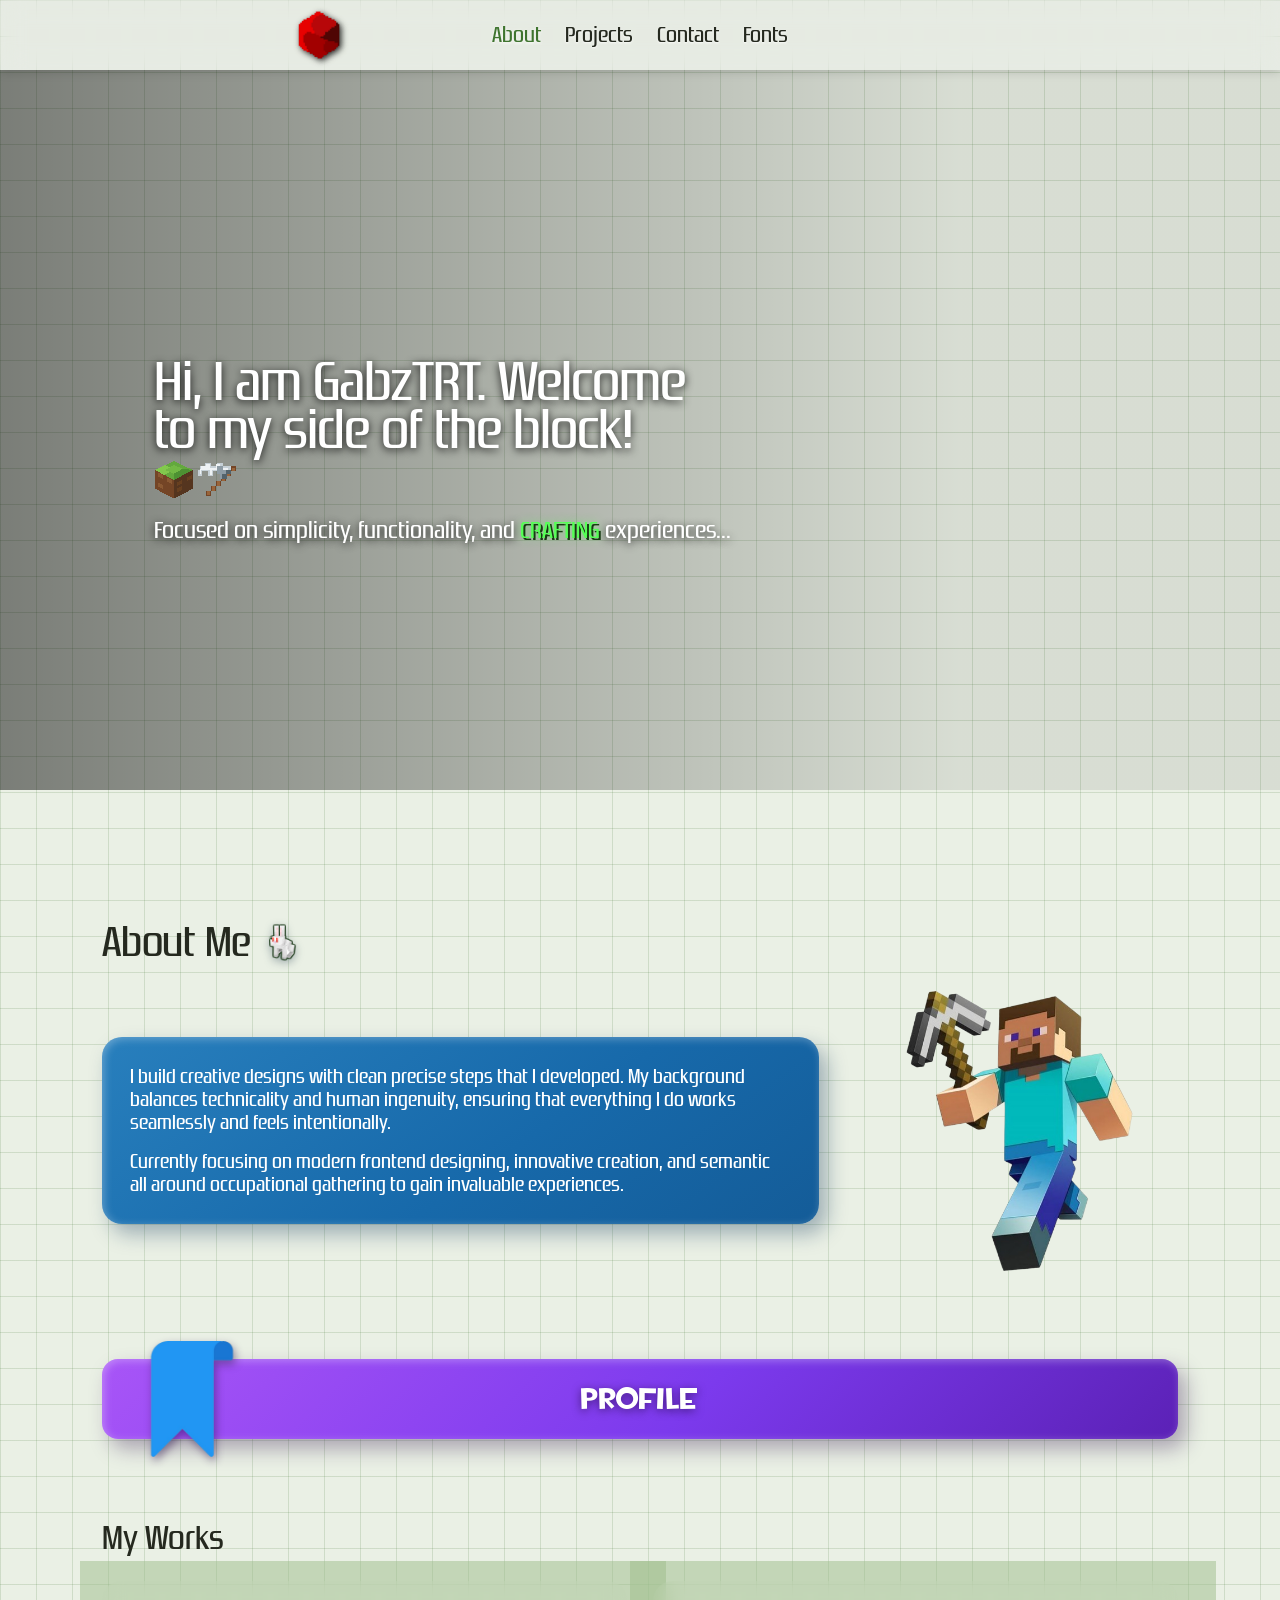
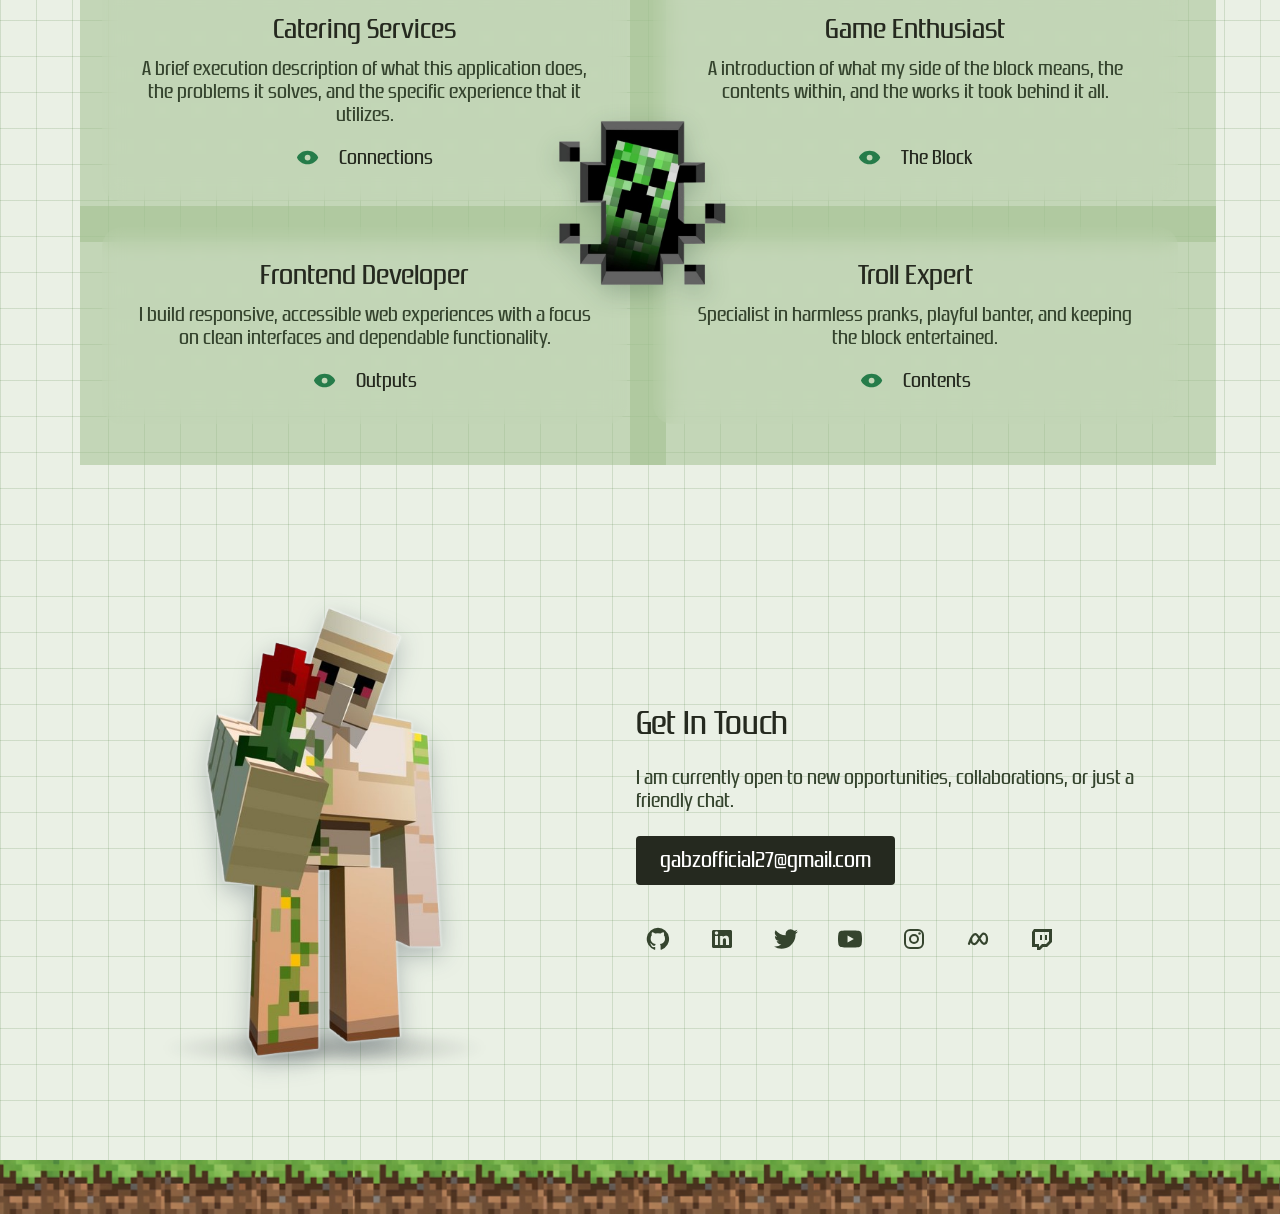
==== commit 8043822e: "Update portfolio and owner guide Co-authored-by: Copilot <223556219+Copilot@users.noreply.github.com" ====
--- a/HTML/index.html
+++ b/HTML/index.html
@@ -9,7 +9,7 @@
     <link rel="preconnect" href="https://fonts.gstatic.com" crossorigin>
     <link href="https://fonts.googleapis.com/css2?family=Lilita+One&family=Press+Start+2P&display=swap" rel="stylesheet">
     <link rel="stylesheet" href="../CSS/fonts.css?v=3">
-    <link rel="stylesheet" href="../CSS/style.css?v=41">
+    <link rel="stylesheet" href="../CSS/style.css?v=48">
 </head>
 <body>
 
@@ -98,11 +98,11 @@
                     <h3>Catering Services</h3>
                     <p>A brief execution description of what this application does, the problems it solves, and the specific experience that it utilizes.</p>
                     <div class="project-links">
-                        <a class="quickview-link" href="#" target="_blank" aria-label="Quickview">
+                        <button class="quickview-link" type="button" aria-label="Preview Catering Services">
                             <svg viewBox="0 0 24 24" aria-hidden="true" focusable="false">
                                 <path fill-rule="evenodd" d="M12 5c-5.2 0-9.4 3-11 7 1.6 4 5.8 7 11 7s9.4-3 11-7c-1.6-4-5.8-7-11-7zm0 10a3 3 0 1 1 0-6 3 3 0 0 1 0 6z"></path>
                             </svg>
-                        </a>
+                        </button>
                         <a href="#" target="_blank">Connections</a>
                     </div>
                 </article>
@@ -112,11 +112,11 @@
                     <h3>Game Enthusiast</h3>
                     <p>A introduction of what my side of the block means, the contents within, and the works it took behind it all.</p>
                     <div class="project-links">
-                        <a class="quickview-link" href="#" target="_blank" aria-label="Quickview">
+                        <button class="quickview-link" type="button" aria-label="Preview Game Enthusiast">
                             <svg viewBox="0 0 24 24" aria-hidden="true" focusable="false">
                                 <path fill-rule="evenodd" d="M12 5c-5.2 0-9.4 3-11 7 1.6 4 5.8 7 11 7s9.4-3 11-7c-1.6-4-5.8-7-11-7zm0 10a3 3 0 1 1 0-6 3 3 0 0 1 0 6z"></path>
                             </svg>
-                        </a>
+                        </button>
                         <a href="#" target="_blank">The Block</a>
                     </div>
                 </article>
@@ -126,11 +126,11 @@
                     <h3>Frontend Developer</h3>
                     <p>I build responsive, accessible web experiences with a focus on clean interfaces and dependable functionality.</p>
                     <div class="project-links">
-                        <a class="quickview-link" href="#" target="_blank" aria-label="Quickview">
+                        <button class="quickview-link" type="button" aria-label="Preview Frontend Developer">
                             <svg viewBox="0 0 24 24" aria-hidden="true" focusable="false">
                                 <path fill-rule="evenodd" d="M12 5c-5.2 0-9.4 3-11 7 1.6 4 5.8 7 11 7s9.4-3 11-7c-1.6-4-5.8-7-11-7zm0 10a3 3 0 1 1 0-6 3 3 0 0 1 0 6z"></path>
                             </svg>
-                        </a>
+                        </button>
                         <a href="#" target="_blank">Outputs</a>
                     </div>
                 </article>
@@ -140,17 +140,191 @@
                     <h3>Troll Expert</h3>
                     <p>Specialist in harmless pranks, playful banter, and keeping the block entertained.</p>
                     <div class="project-links">
-                        <a class="quickview-link" href="#" target="_blank" aria-label="Quickview">
+                        <button class="quickview-link" type="button" aria-label="Preview Troll Expert">
                             <svg viewBox="0 0 24 24" aria-hidden="true" focusable="false">
                                 <path fill-rule="evenodd" d="M12 5c-5.2 0-9.4 3-11 7 1.6 4 5.8 7 11 7s9.4-3 11-7c-1.6-4-5.8-7-11-7zm0 10a3 3 0 1 1 0-6 3 3 0 0 1 0 6z"></path>
                             </svg>
-                        </a>
+                        </button>
                         <a href="#" target="_blank">Contents</a>
                     </div>
                 </article>
 
             </div>
         </section>
+
+        <dialog class="project-preview" aria-labelledby="project-preview-title" aria-describedby="project-preview-description">
+            <div class="project-preview-panel">
+                <button class="project-preview-close" type="button" aria-label="Close project preview">&times;</button>
+                <p class="project-preview-eyebrow" id="project-preview-eyebrow"></p>
+                <h2 id="project-preview-title"></h2>
+                <p class="project-preview-description" id="project-preview-description"></p>
+                <div class="project-preview-screen">
+                    <span class="project-preview-screen-label">Project preview</span>
+                    <strong id="project-preview-screen-title"></strong>
+                    <p id="project-preview-screen-copy"></p>
+                </div>
+                <section class="project-creators" aria-labelledby="project-creators-title" hidden>
+                    <div class="project-creators-heading">
+                        <div>
+                            <p class="project-creators-eyebrow">Gaming & community</p>
+                            <h3 id="project-creators-title">My Favorite YouTubers</h3>
+                        </div>
+                        <p class="project-creators-note">Subscriber counts are approximate and were checked November 14, 2026.</p>
+                    </div>
+                    <div class="gameplay-showcase">
+                        <div class="gameplay-slider" role="region" aria-roledescription="carousel" aria-labelledby="gameplay-showcase-title">
+                            <h4 class="gameplay-showcase-title" id="gameplay-showcase-title">Gameplay highlights</h4>
+                            <div class="gameplay-media">
+                                <img class="gameplay-thumbnail" src="https://media.tenor.com/mAlNB99pLacAAAAM/dantdm-dan-tdm.gif" alt="" loading="lazy" decoding="async" referrerpolicy="no-referrer">
+                                <div class="gameplay-overlay">
+                                    <p class="gameplay-creator"></p>
+                                    <a class="gameplay-source" href="https://tenor.com/view/dantdm-dan-tdm-dan-tdm-shock-gif-10955372264763764135" target="_blank" rel="noopener noreferrer" aria-label="View DanTDM GIF source on Tenor">
+                                        <svg viewBox="0 0 24 24" aria-hidden="true" focusable="false">
+                                            <path d="M14 4h6v6M20 4l-9 9M18 13v6a1 1 0 0 1-1 1H5a1 1 0 0 1-1-1V7a1 1 0 0 1 1-1h6" fill="none" stroke="currentColor" stroke-linecap="round" stroke-linejoin="round" stroke-width="2"/>
+                                        </svg>
+                                    </a>
+                                </div>
+                            </div>
+                            <div class="gameplay-controls">
+                                <div class="gameplay-indicators" role="group" aria-label="Choose a creator"></div>
+                                <button class="gameplay-toggle" type="button" aria-label="Pause automatic slide rotation" aria-pressed="false">
+                                    <svg class="gameplay-pause-icon" viewBox="0 0 24 24" aria-hidden="true" focusable="false">
+                                        <path d="M7 5h4v14H7zM13 5h4v14h-4z" fill="currentColor"/>
+                                    </svg>
+                                    <svg class="gameplay-resume-icon" viewBox="0 0 24 24" aria-hidden="true" focusable="false" hidden>
+                                        <path d="M8 5v14l11-7z" fill="currentColor"/>
+                                    </svg>
+                                </button>
+                            </div>
+                        </div>
+                    </div>
+                    <div class="project-creators-grid">
+                        <article class="creator-card creator-card--dantdm">
+                            <div class="creator-card-main">
+                                <img class="creator-avatar" src="https://yt3.ggpht.com/1IPv4TRdl3RaT1HEsqdvjzqA0OvBHbVxZFt2U5QZHKDgbEGosdazeBqyJH9ZU5rhs9kfC8dGXRc=s192-c-k-c0x00ffffff-no-rj" alt="" loading="lazy" decoding="async" referrerpolicy="no-referrer">
+                                <div class="creator-card-content">
+                                    <div class="creator-card-heading">
+                                        <h4>DanTDM</h4>
+                                        <a href="https://www.youtube.com/channel/UCS5Oz6CHmeoF7vSad0qqXfw" target="_blank" rel="noopener noreferrer" aria-label="Visit DanTDM on YouTube">
+                                            <svg viewBox="0 0 24 24" aria-hidden="true" focusable="false"><path d="M23.5 6.2a3 3 0 0 0-2.1-2.1C19.5 3.6 12 3.6 12 3.6s-7.5 0-9.4.5A3 3 0 0 0 .5 6.2 31 31 0 0 0 0 12a31 31 0 0 0 .5 5.8 3 3 0 0 0 2.1 2.1c1.9.5 9.4.5 9.4.5s7.5 0 9.4-.5a3 3 0 0 0 2.1-2.1A31 31 0 0 0 24 12a31 31 0 0 0-.5-5.8Z" fill="currentColor"/><path d="M9.6 15.6V8.4l6.3 3.6-6.3 3.6Z" fill="#fff"/></svg>
+                                        </a>
+                                    </div>
+                                    <p>Gaming adventures featuring Minecraft, Pokémon, and other games.</p>
+                                </div>
+                            </div>
+                            <dl class="creator-stats">
+                                <div><dt>Subscribers</dt><dd>~29.1M</dd></div>
+                                <div><dt>Channel created</dt><dd>July 14, 2012</dd></div>
+                            </dl>
+                        </article>
+                        <article class="creator-card creator-card--markiplier">
+                            <div class="creator-card-main">
+                                <img class="creator-avatar" src="https://yt3.ggpht.com/ytc/AIdro_nfDvwu14-iN5YZcaLIomwno1_3oFcYTmG5_kn7SMj_nec=s192-c-k-c0x00ffffff-no-rj" alt="" loading="lazy" decoding="async" referrerpolicy="no-referrer">
+                                <div class="creator-card-content">
+                                    <div class="creator-card-heading">
+                                        <h4>Markiplier</h4>
+                                        <a href="https://www.youtube.com/channel/UC7_YxT-KID8kRbqZo7MyscQ" target="_blank" rel="noopener noreferrer" aria-label="Visit Markiplier on YouTube">
+                                            <svg viewBox="0 0 24 24" aria-hidden="true" focusable="false"><path d="M23.5 6.2a3 3 0 0 0-2.1-2.1C19.5 3.6 12 3.6 12 3.6s-7.5 0-9.4.5A3 3 0 0 0 .5 6.2 31 31 0 0 0 0 12a31 31 0 0 0 .5 5.8 3 3 0 0 0 2.1 2.1c1.9.5 9.4.5 9.4.5s7.5 0 9.4-.5a3 3 0 0 0 2.1-2.1A31 31 0 0 0 24 12a31 31 0 0 0-.5-5.8Z" fill="currentColor"/><path d="M9.6 15.6V8.4l6.3 3.6-6.3 3.6Z" fill="#fff"/></svg>
+                                        </a>
+                                    </div>
+                                    <p>Let's Plays, horror games, comedy sketches, and creative projects.</p>
+                                </div>
+                            </div>
+                            <dl class="creator-stats">
+                                <div><dt>Subscribers</dt><dd>~39M</dd></div>
+                                <div><dt>Channel created</dt><dd>May 26, 2012</dd></div>
+                            </dl>
+                        </article>
+                        <article class="creator-card creator-card--jacksepticeye">
+                            <div class="creator-card-main">
+                                <img class="creator-avatar" src="https://yt3.ggpht.com/ytc/AIdro_m7K306sLhJfQqGAMnuHdEBTwdqBA4gVTGa_FtEmarXd34=s192-c-k-c0x00ffffff-no-rj" alt="" loading="lazy" decoding="async" referrerpolicy="no-referrer">
+                                <div class="creator-card-content">
+                                    <div class="creator-card-heading">
+                                        <h4>Jacksepticeye</h4>
+                                        <a href="https://www.youtube.com/channel/UCYzPXprvl5Y-Sf0g4vX-m6g" target="_blank" rel="noopener noreferrer" aria-label="Visit Jacksepticeye on YouTube">
+                                            <svg viewBox="0 0 24 24" aria-hidden="true" focusable="false"><path d="M23.5 6.2a3 3 0 0 0-2.1-2.1C19.5 3.6 12 3.6 12 3.6s-7.5 0-9.4.5A3 3 0 0 0 .5 6.2 31 31 0 0 0 0 12a31 31 0 0 0 .5 5.8 3 3 0 0 0 2.1 2.1c1.9.5 9.4.5 9.4.5s7.5 0 9.4-.5a3 3 0 0 0 2.1-2.1A31 31 0 0 0 24 12a31 31 0 0 0-.5-5.8Z" fill="currentColor"/><path d="M9.6 15.6V8.4l6.3 3.6-6.3 3.6Z" fill="#fff"/></svg>
+                                        </a>
+                                    </div>
+                                    <p>Energetic gaming playthroughs, comedy, reactions, and vlogs.</p>
+                                </div>
+                            </div>
+                            <dl class="creator-stats">
+                                <div><dt>Subscribers</dt><dd>~31.1M</dd></div>
+                                <div><dt>Channel created</dt><dd>February 24, 2007</dd></div>
+                            </dl>
+                        </article>
+                        <article class="creator-card creator-card--pewdiepie">
+                            <div class="creator-card-main">
+                                <img class="creator-avatar" src="https://yt3.ggpht.com/vik8mAiwHQbXiFyKfZ3__p55_VBdGvwxPpuPJBBwdbF0PjJxikXhrP-C3nLQAMAxGNd_-xQCIg=s192-c-k-c0x00ffffff-no-rj" alt="" loading="lazy" decoding="async" referrerpolicy="no-referrer">
+                                <div class="creator-card-content">
+                                    <div class="creator-card-heading">
+                                        <h4>PewDiePie</h4>
+                                        <a href="https://www.youtube.com/channel/UC-lHJZR3Gqxm24_Vd_AJ5Yw" target="_blank" rel="noopener noreferrer" aria-label="Visit PewDiePie on YouTube">
+                                            <svg viewBox="0 0 24 24" aria-hidden="true" focusable="false"><path d="M23.5 6.2a3 3 0 0 0-2.1-2.1C19.5 3.6 12 3.6 12 3.6s-7.5 0-9.4.5A3 3 0 0 0 .5 6.2 31 31 0 0 0 0 12a31 31 0 0 0 .5 5.8 3 3 0 0 0 2.1 2.1c1.9.5 9.4.5 9.4.5s7.5 0 9.4-.5a3 3 0 0 0 2.1-2.1A31 31 0 0 0 24 12a31 31 0 0 0-.5-5.8Z" fill="currentColor"/><path d="M9.6 15.6V8.4l6.3 3.6-6.3 3.6Z" fill="#fff"/></svg>
+                                        </a>
+                                    </div>
+                                    <p>Gaming, reactions, internet culture, and personal videos.</p>
+                                </div>
+                            </div>
+                            <dl class="creator-stats">
+                                <div><dt>Subscribers</dt><dd>~109M</dd></div>
+                                <div><dt>Channel created</dt><dd>April 29, 2010</dd></div>
+                            </dl>
+                        </article>
+                        <article class="creator-card creator-card--sinvicta">
+                            <div class="creator-card-main">
+                                <img class="creator-avatar" src="https://yt3.ggpht.com/ytc/AIdro_l2n0pe5kBomfeqTmTlcjhhSKJ2IX5kp4HVwjuiLVnCbmA=s192-c-k-c0x00ffffff-no-rj" alt="" loading="lazy" decoding="async" referrerpolicy="no-referrer">
+                                <div class="creator-card-content">
+                                    <div class="creator-card-heading">
+                                        <h4>Sinvicta</h4>
+                                        <a href="https://www.youtube.com/channel/UC86BKGkw3Giit6yTAntInfQ" target="_blank" rel="noopener noreferrer" aria-label="Visit Sinvicta on YouTube">
+                                            <svg viewBox="0 0 24 24" aria-hidden="true" focusable="false"><path d="M23.5 6.2a3 3 0 0 0-2.1-2.1C19.5 3.6 12 3.6 12 3.6s-7.5 0-9.4.5A3 3 0 0 0 .5 6.2 31 31 0 0 0 0 12a31 31 0 0 0 .5 5.8 3 3 0 0 0 2.1 2.1c1.9.5 9.4.5 9.4.5s7.5 0 9.4-.5a3 3 0 0 0 2.1-2.1A31 31 0 0 0 24 12a31 31 0 0 0-.5-5.8Z" fill="currentColor"/><path d="M9.6 15.6V8.4l6.3 3.6-6.3 3.6Z" fill="#fff"/></svg>
+                                        </a>
+                                    </div>
+                                    <p>The Binding of Isaac runs, challenges, and gameplay commentary.</p>
+                                </div>
+                            </div>
+                            <dl class="creator-stats">
+                                <div><dt>Subscribers</dt><dd>~335K</dd></div>
+                                <div><dt>Channel created</dt><dd>April 9, 2007</dd></div>
+                            </dl>
+                        </article>
+                        <article class="creator-card creator-card--zackscottgames">
+                            <div class="creator-card-main">
+                                <img class="creator-avatar" src="https://yt3.ggpht.com/ytc/AIdro_k9XhQKXomSHmUebMeTtKbj0nMYpsKPgBpNqYGWKfhPNTM=s192-c-k-c0x00ffffff-no-rj" alt="" loading="lazy" decoding="async" referrerpolicy="no-referrer">
+                                <div class="creator-card-content">
+                                    <div class="creator-card-heading">
+                                        <h4>ZackScottGames</h4>
+                                        <a href="https://www.youtube.com/channel/UCzNhowpzT4AwyIW7Unk_B5Q" target="_blank" rel="noopener noreferrer" aria-label="Visit ZackScottGames on YouTube">
+                                            <svg viewBox="0 0 24 24" aria-hidden="true" focusable="false"><path d="M23.5 6.2a3 3 0 0 0-2.1-2.1C19.5 3.6 12 3.6 12 3.6s-7.5 0-9.4.5A3 3 0 0 0 .5 6.2 31 31 0 0 0 0 12a31 31 0 0 0 .5 5.8 3 3 0 0 0 2.1 2.1c1.9.5 9.4.5 9.4.5s7.5 0 9.4-.5a3 3 0 0 0 2.1-2.1A31 31 0 0 0 24 12a31 31 0 0 0-.5-5.8ZM9.6 15.6V8.4l6.3 3.6-6.3 3.6Z" fill="currentColor"/></svg>
+                                        </a>
+                                    </div>
+                                    <p>Let's Plays and walkthroughs for Nintendo, adventure, and story-driven games.</p>
+                                </div>
+                            </div>
+                            <dl class="creator-stats">
+                                <div><dt>Subscribers</dt><dd>~5.53M</dd></div>
+                                <div><dt>Channel created</dt><dd>December 31, 2010</dd></div>
+                            </dl>
+                        </article>
+                    </div>
+                </section>
+                <div class="project-preview-sections" aria-label="Project content placeholders">
+                    <article>
+                        <h3 id="project-preview-section-one-title"></h3>
+                        <p id="project-preview-section-one-copy"></p>
+                    </article>
+                    <article>
+                        <h3 id="project-preview-section-two-title"></h3>
+                        <p id="project-preview-section-two-copy"></p>
+                    </article>
+                    <article>
+                        <h3 id="project-preview-section-three-title"></h3>
+                        <p id="project-preview-section-three-copy"></p>
+                    </article>
+                </div>
+            </div>
+        </dialog>
 
         <!-- Contact Section -->
         <section id="contact" class="section">
@@ -211,7 +385,7 @@
         <p class="container">&copy; 2026 GabzTRT. Built with intent and creativity.</p>
     </footer>
 	
-	<script src="../JAVA/script.js?v=13"></script>
+	<script src="../JAVA/script.js?v=17"></script>
 
 </body>
 </html>
--- a/CSS/style.css
+++ b/CSS/style.css
@@ -584,7 +584,8 @@
     outline-offset: 4px;
 }
 
-.project-card a:focus-visible {
+.project-card a:focus-visible,
+.project-card button:focus-visible {
     outline: 2px solid var(--accent);
     outline-offset: 4px;
     border-radius: 3px;
@@ -611,7 +612,8 @@
     margin-top: auto;
 }
 
-.project-links a {
+.project-links a,
+.project-links button {
     text-decoration: none;
     color: var(--text-main);
     font-size: 0.9rem;
@@ -622,7 +624,12 @@
     display: inline-flex;
     align-items: center;
     justify-content: center;
+    padding: 0;
+    border: 0;
     color: #267c4a;
+    background: transparent;
+    font: inherit;
+    cursor: pointer;
 }
 
 .quickview-link svg {
@@ -639,6 +646,515 @@
 .project-links a:hover {
     text-decoration: underline;
     text-decoration-color: var(--accent);
+}
+
+.project-preview {
+    position: fixed;
+    inset: 0;
+    width: min(760px, calc(100vw - 32px));
+    height: fit-content;
+    max-width: none;
+    max-height: min(88vh, 760px);
+    margin: auto;
+    padding: 0;
+    border: 1px solid rgba(37, 41, 31, 0.16);
+    border-radius: 22px;
+    color: var(--text-main);
+    background: transparent;
+    box-shadow: 0 24px 80px rgba(12, 25, 10, 0.35);
+    overflow: visible;
+}
+
+.project-preview[open] {
+    display: block;
+}
+
+.project-preview::backdrop {
+    background: rgba(13, 23, 12, 0.38);
+    backdrop-filter: blur(8px);
+    -webkit-backdrop-filter: blur(8px);
+}
+
+.project-preview-panel {
+    position: relative;
+    max-height: min(88vh, 760px);
+    padding: clamp(24px, 5vw, 44px);
+    border-radius: inherit;
+    background: linear-gradient(145deg, rgba(247, 252, 242, 0.98), rgba(226, 240, 214, 0.98));
+    overflow-y: auto;
+}
+
+.project-preview-close {
+    position: absolute;
+    top: 16px;
+    right: 18px;
+    display: grid;
+    width: 40px;
+    height: 40px;
+    place-items: center;
+    border: 1px solid rgba(37, 41, 31, 0.15);
+    border-radius: 50%;
+    color: var(--text-main);
+    background: rgba(255, 255, 255, 0.72);
+    font: inherit;
+    font-size: 1.5rem;
+    line-height: 1;
+    cursor: pointer;
+}
+
+.project-preview-close:hover {
+    background: #fff;
+}
+
+.project-preview-close:focus-visible {
+    outline: 2px solid var(--accent);
+    outline-offset: 3px;
+}
+
+.project-preview-eyebrow,
+.project-preview-screen-label {
+    color: var(--accent);
+    font-size: 0.78rem;
+    letter-spacing: 0.08em;
+    text-transform: uppercase;
+}
+
+.project-preview h2 {
+    max-width: calc(100% - 48px);
+    margin: 4px 0 10px;
+    font-size: clamp(1.6rem, 5vw, 2.2rem);
+    font-weight: 400;
+    line-height: 1.2;
+}
+
+.project-preview-description {
+    max-width: 620px;
+    margin-bottom: 22px;
+    color: var(--text-muted);
+}
+
+.project-preview-screen {
+    display: flex;
+    min-height: 190px;
+    flex-direction: column;
+    align-items: flex-start;
+    justify-content: center;
+    gap: 8px;
+    padding: clamp(22px, 5vw, 40px);
+    border: 1px dashed rgba(37, 41, 31, 0.3);
+    border-radius: 16px;
+    background:
+        linear-gradient(135deg, rgba(255, 255, 255, 0.84), rgba(211, 231, 195, 0.78)),
+        repeating-linear-gradient(45deg, transparent, transparent 12px, rgba(63, 116, 47, 0.04) 12px, rgba(63, 116, 47, 0.04) 24px);
+}
+
+.project-preview-screen strong {
+    font-size: clamp(1.2rem, 3vw, 1.65rem);
+    font-weight: 400;
+}
+
+.project-preview-screen p {
+    max-width: 520px;
+    color: var(--text-muted);
+    font-size: 0.9rem;
+}
+
+.project-creators {
+    margin-top: 22px;
+}
+
+.project-creators-heading {
+    display: flex;
+    align-items: flex-end;
+    justify-content: space-between;
+    gap: 12px;
+    margin-bottom: 12px;
+}
+
+.project-creators-eyebrow {
+    margin-bottom: 3px;
+    color: var(--accent);
+    font-size: 0.72rem;
+    letter-spacing: 0.08em;
+    text-transform: uppercase;
+}
+
+.project-creators-heading h3 {
+    margin: 0;
+    font-size: 1.2rem;
+    font-weight: 400;
+}
+
+.project-creators-note {
+    max-width: 250px;
+    margin: 0;
+    color: var(--text-muted);
+    font-size: 0.72rem;
+    line-height: 1.4;
+    text-align: right;
+}
+
+.gameplay-showcase {
+    margin-bottom: 16px;
+}
+
+.gameplay-showcase-title {
+    margin: 0 0 8px;
+    font-size: 0.92rem;
+    font-weight: 400;
+}
+
+.gameplay-slider {
+    --creator-accent: var(--accent);
+    overflow: hidden;
+    border: 1px solid rgba(37, 41, 31, 0.1);
+    border-radius: 14px;
+    background: #f7f8f3;
+    box-shadow: 0 4px 12px rgba(37, 41, 31, 0.07);
+}
+
+.gameplay-media {
+    position: relative;
+    overflow: hidden;
+    aspect-ratio: 16 / 9;
+    background: #17251b;
+}
+
+.gameplay-thumbnail {
+    display: block;
+    width: 100%;
+    height: 100%;
+    object-fit: cover;
+}
+
+.gameplay-thumbnail.is-transitioning {
+    animation: gameplay-slide-in 420ms cubic-bezier(0.2, 0.7, 0.25, 1) both;
+}
+
+@keyframes gameplay-slide-in {
+    from {
+        opacity: 0.6;
+        transform: translateX(1.5%);
+    }
+
+    to {
+        opacity: 1;
+        transform: translateX(0);
+    }
+}
+
+.gameplay-overlay {
+    position: absolute;
+    right: 0;
+    bottom: 0;
+    left: 0;
+    display: flex;
+    align-items: center;
+    justify-content: space-between;
+    gap: 10px;
+    padding: 24px 12px 10px;
+    background: linear-gradient(transparent, rgba(0, 0, 0, 0.72));
+}
+
+.gameplay-creator {
+    margin: 0;
+    color: #fff;
+    font-size: 0.86rem;
+    font-weight: 700;
+    text-shadow: 0 1px 3px rgba(0, 0, 0, 0.65);
+}
+
+.gameplay-source {
+    display: grid;
+    width: 28px;
+    height: 28px;
+    flex: 0 0 auto;
+    place-items: center;
+    border: 1px solid rgba(255, 255, 255, 0.72);
+    border-radius: 8px;
+    color: #fff;
+    background: rgba(0, 0, 0, 0.28);
+}
+
+.gameplay-source:hover {
+    background: rgba(0, 0, 0, 0.56);
+}
+
+.gameplay-source:focus-visible,
+.gameplay-indicator:focus-visible,
+.gameplay-toggle:focus-visible {
+    outline: 2px solid var(--creator-accent);
+    outline-offset: 3px;
+}
+
+.gameplay-source svg {
+    width: 16px;
+    height: 16px;
+}
+
+.gameplay-controls {
+    display: flex;
+    align-items: center;
+    justify-content: space-between;
+    gap: 12px;
+    min-height: 42px;
+    padding: 6px 10px;
+}
+
+.gameplay-indicators {
+    display: flex;
+    align-items: center;
+    gap: 8px;
+}
+
+.gameplay-indicator {
+    width: 8px;
+    height: 8px;
+    padding: 0;
+    border: 0;
+    border-radius: 999px;
+    background: #b7c1ba;
+    cursor: pointer;
+    transition: width 180ms ease, background-color 180ms ease;
+}
+
+.gameplay-indicator[aria-current="true"] {
+    width: 22px;
+    background: var(--creator-accent);
+}
+
+.gameplay-toggle {
+    display: grid;
+    width: 30px;
+    height: 30px;
+    flex: 0 0 auto;
+    place-items: center;
+    padding: 0;
+    border: 1px solid rgba(37, 41, 31, 0.12);
+    border-radius: 9px;
+    color: var(--creator-accent);
+    background: #fff;
+    cursor: pointer;
+}
+
+.gameplay-toggle:hover {
+    background: #f0f3ed;
+}
+
+.gameplay-toggle svg {
+    display: block;
+    width: 14px;
+    height: 14px;
+}
+
+.gameplay-toggle svg[hidden] {
+    display: none;
+}
+
+.project-creators-grid {
+    display: grid;
+    grid-template-columns: repeat(2, minmax(0, 1fr));
+    gap: 12px;
+}
+
+.creator-card--dantdm {
+    --creator-accent: #2879a9;
+    --creator-border: rgba(40, 121, 169, 0.28);
+    --creator-light: #e2f2fb;
+    --creator-dark: #afd6e9;
+    --creator-tint: #d3eaf6;
+    --creator-emboss: rgba(40, 121, 169, 0.2);
+}
+
+.creator-card--markiplier {
+    --creator-accent: #a9363e;
+    --creator-border: rgba(169, 54, 62, 0.26);
+    --creator-light: #fae7e8;
+    --creator-dark: #e8bbc0;
+    --creator-tint: #f2d5d8;
+    --creator-emboss: rgba(169, 54, 62, 0.18);
+}
+
+.creator-card--jacksepticeye {
+    --creator-accent: #347b45;
+    --creator-border: rgba(52, 123, 69, 0.27);
+    --creator-light: #e5f3e7;
+    --creator-dark: #b7d9bd;
+    --creator-tint: #d5ebd9;
+    --creator-emboss: rgba(52, 123, 69, 0.18);
+}
+
+.creator-card--pewdiepie {
+    --creator-accent: #b74235;
+    --creator-border: rgba(183, 66, 53, 0.27);
+    --creator-light: #fbe8e3;
+    --creator-dark: #edc0b7;
+    --creator-tint: #f5d9d3;
+    --creator-emboss: rgba(183, 66, 53, 0.18);
+}
+
+.creator-card--sinvicta {
+    --creator-accent: #6d4b99;
+    --creator-border: rgba(109, 75, 153, 0.28);
+    --creator-light: #f0eafa;
+    --creator-dark: #d1c1e6;
+    --creator-tint: #e3d8f1;
+    --creator-emboss: rgba(109, 75, 153, 0.18);
+}
+
+.creator-card--zackscottgames {
+    --creator-accent: #337c6e;
+    --creator-border: rgba(51, 124, 110, 0.28);
+    --creator-light: #e3f2ef;
+    --creator-dark: #b5d9d2;
+    --creator-tint: #d5eae5;
+    --creator-emboss: rgba(51, 124, 110, 0.18);
+}
+
+.creator-card {
+    min-width: 0;
+    padding: 13px;
+    border: 1px solid var(--creator-border, rgba(63, 116, 47, 0.16));
+    border-radius: 14px;
+    background: linear-gradient(145deg, var(--creator-light), var(--creator-dark));
+    box-shadow:
+        5px 5px 12px rgba(37, 41, 31, 0.12),
+        -3px -3px 8px rgba(255, 255, 255, 0.74),
+        inset 2px 2px 4px rgba(255, 255, 255, 0.74),
+        inset -2px -2px 4px var(--creator-emboss);
+    transition: box-shadow 180ms ease, transform 180ms ease;
+}
+
+.creator-card:hover {
+    box-shadow:
+        7px 7px 14px rgba(37, 41, 31, 0.15),
+        -3px -3px 8px rgba(255, 255, 255, 0.78),
+        inset 2px 2px 4px rgba(255, 255, 255, 0.74),
+        inset -2px -2px 4px var(--creator-emboss);
+    transform: translateY(-2px);
+}
+
+.creator-card-main {
+    display: grid;
+    grid-template-columns: 46px minmax(0, 1fr);
+    align-items: start;
+    gap: 10px;
+}
+
+.creator-avatar {
+    display: block;
+    width: 46px;
+    height: 46px;
+    border: 1px solid var(--creator-border, rgba(37, 41, 31, 0.12));
+    border-radius: 50%;
+    background: var(--creator-tint, #e5f1e2);
+    object-fit: cover;
+}
+
+.creator-card-heading {
+    display: flex;
+    flex-wrap: wrap;
+    align-items: center;
+    gap: 6px;
+    margin-bottom: 7px;
+}
+
+.creator-card-heading h4 {
+    margin: 0;
+    color: var(--creator-accent);
+    font-size: 1rem;
+    font-weight: 400;
+}
+
+.creator-card-content {
+    min-width: 0;
+}
+
+.creator-card-heading a {
+    display: inline-flex;
+    width: 20px;
+    height: 20px;
+    align-items: center;
+    justify-content: center;
+    color: var(--creator-accent, #267c4a);
+    border-radius: 4px;
+}
+
+.creator-card-heading a:hover {
+    color: var(--creator-accent, #145c35);
+    transform: translateY(-1px);
+}
+
+.creator-card-heading a:focus-visible {
+    outline: 2px solid var(--creator-accent, var(--accent));
+    outline-offset: 3px;
+}
+
+.creator-card-heading a svg {
+    display: block;
+    width: 18px;
+    height: 18px;
+}
+
+.creator-card-content > p {
+    margin-bottom: 12px;
+    color: var(--text-muted);
+    font-size: 0.82rem;
+    line-height: 1.45;
+}
+
+.creator-stats {
+    display: grid;
+    grid-template-columns: repeat(2, minmax(0, 1fr));
+    gap: 8px;
+    margin: 0;
+    padding-top: 10px;
+    border-top: 1px solid var(--creator-border, rgba(37, 41, 31, 0.1));
+}
+
+.creator-stats div {
+    min-width: 0;
+}
+
+.creator-stats dt {
+    color: var(--text-muted);
+    font-family: Arial, sans-serif;
+    font-size: 0.66rem;
+}
+
+.creator-stats dd {
+    margin: 2px 0 0;
+    color: var(--text-main);
+    font-size: 0.78rem;
+    font-weight: 700;
+    overflow-wrap: anywhere;
+}
+
+.project-preview-sections {
+    display: grid;
+    grid-template-columns: repeat(3, minmax(0, 1fr));
+    gap: 12px;
+    margin-top: 16px;
+}
+
+.project-preview-sections article {
+    min-width: 0;
+    padding: 16px;
+    border: 1px solid rgba(37, 41, 31, 0.1);
+    border-radius: 12px;
+    background: rgba(255, 255, 255, 0.6);
+}
+
+.project-preview-sections h3 {
+    margin-bottom: 6px;
+    font-size: 0.95rem;
+    font-weight: 400;
+}
+
+.project-preview-sections p {
+    color: var(--text-muted);
+    font-size: 0.82rem;
+    line-height: 1.45;
 }
 
 /* --- Contact --- */
@@ -795,6 +1311,24 @@
         gap: 24px;
     }
 
+    .project-preview-sections {
+        grid-template-columns: 1fr;
+    }
+
+    .project-creators-grid {
+        grid-template-columns: 1fr;
+    }
+
+    .project-creators-heading {
+        align-items: flex-start;
+        flex-direction: column;
+    }
+
+    .project-creators-note {
+        max-width: none;
+        text-align: left;
+    }
+
     .project-card:nth-of-type(n) {
         padding: 24px;
     }
@@ -889,4 +1423,8 @@
         animation-duration: 0.01ms !important;
         animation-iteration-count: 1 !important;
     }
-}
+
+    .gameplay-thumbnail.is-transitioning {
+        animation: none;
+    }
+}
